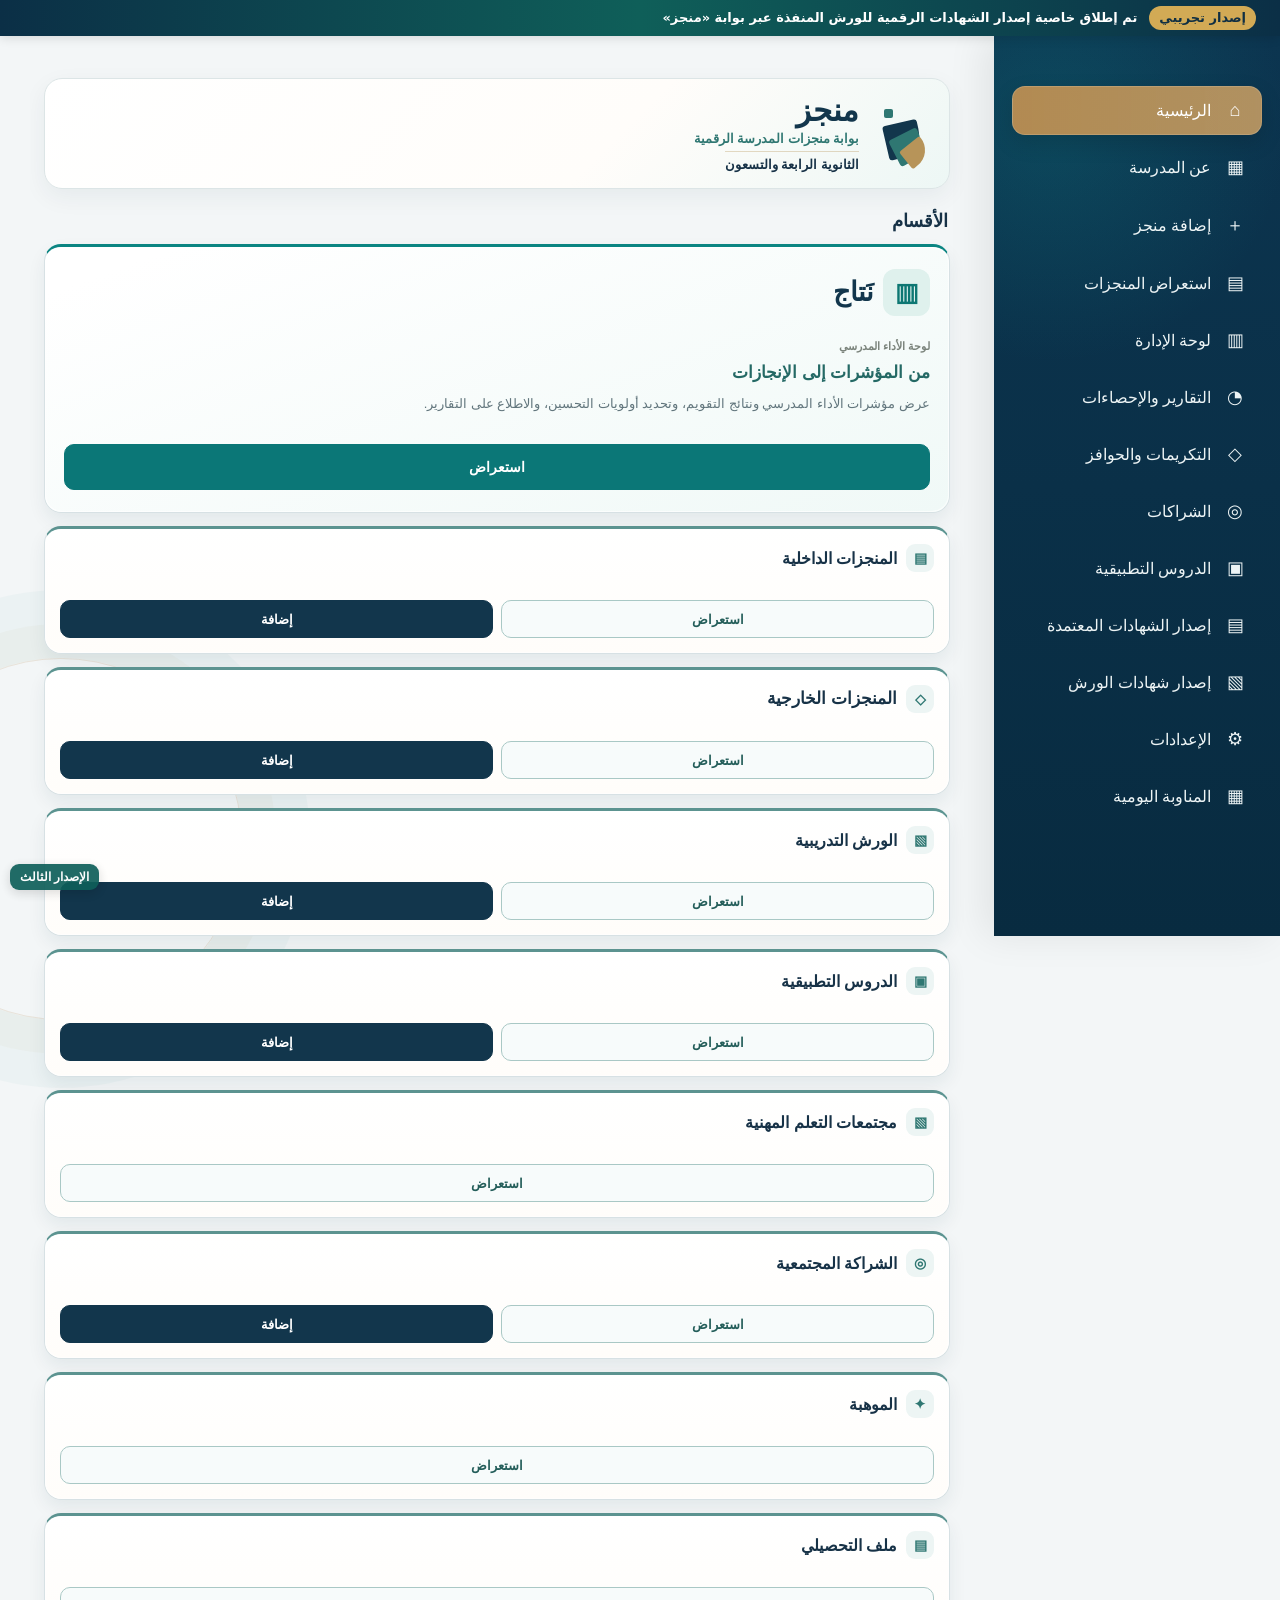
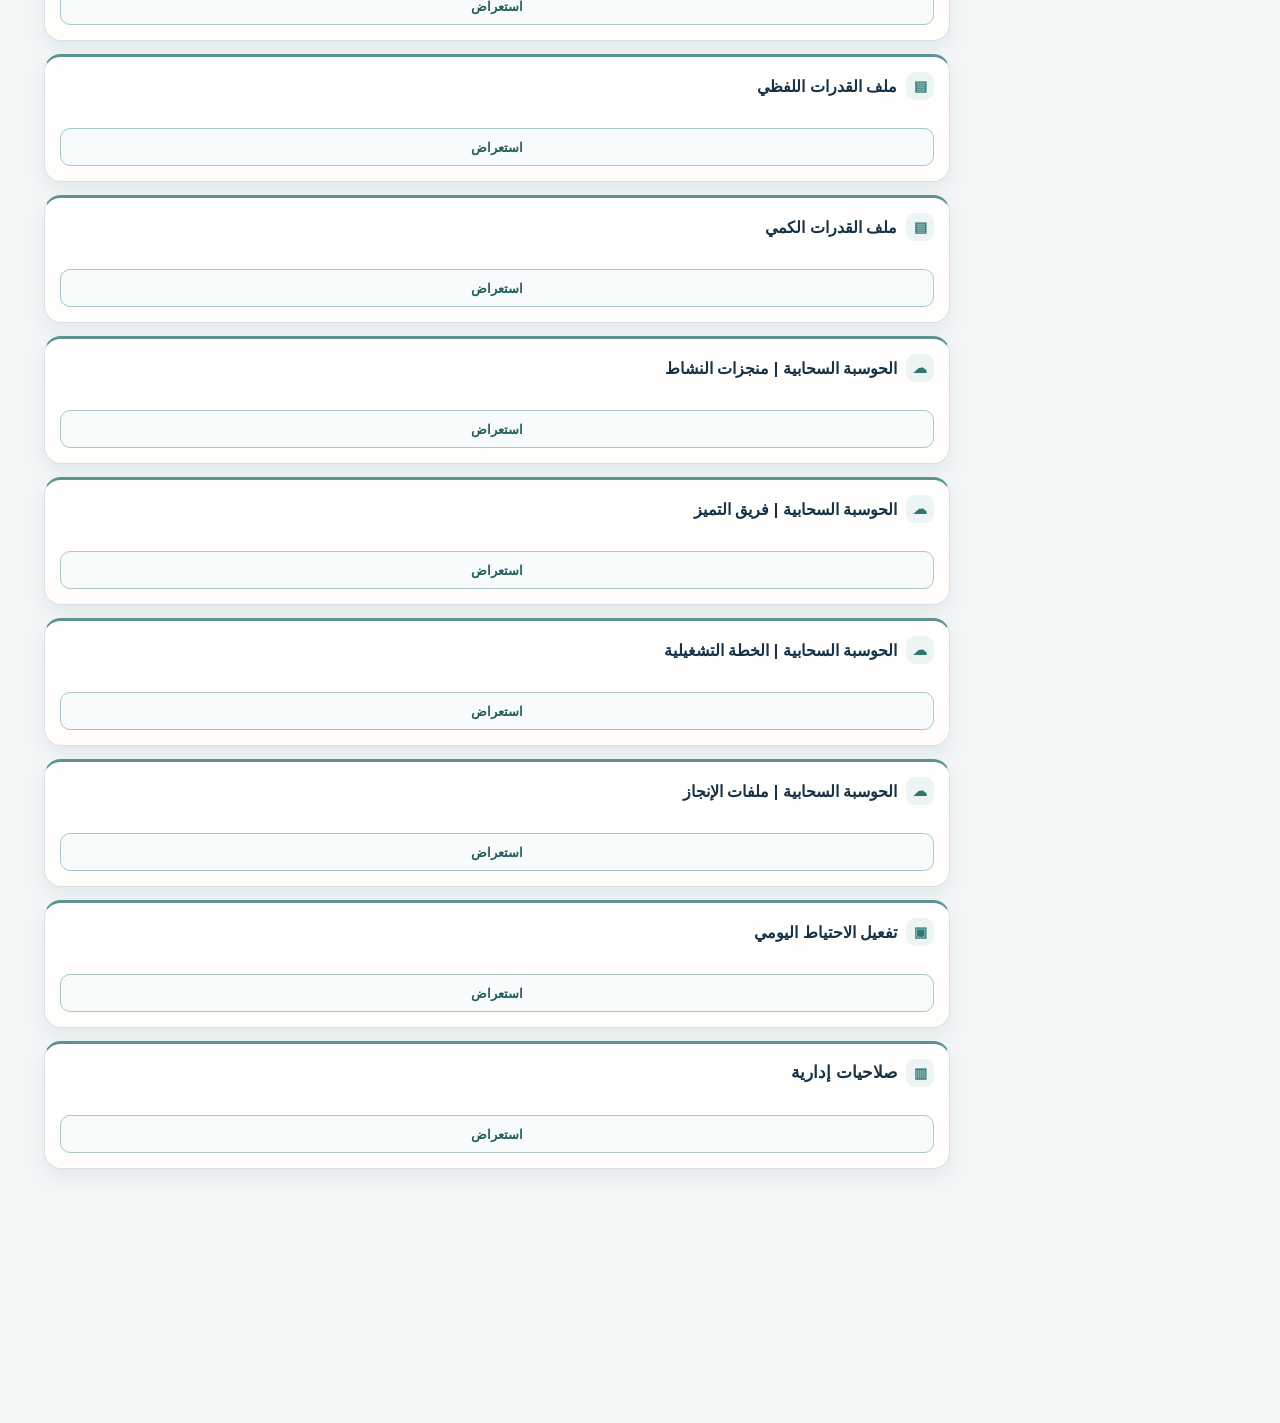
==== index.html @ e0d89490 "Refresh verbal Qudrat card script cache" ====
<!doctype html>
<html lang="ar" dir="rtl">
<head>
  <meta charset="utf-8">
  <meta name="viewport" content="width=device-width,initial-scale=1">
  <meta name="theme-color" content="#0b3047">
  <title>منجز | بوابة منجزات الثانوية 94</title>
  <style id="manjazPrintA4Portrait">@media print{@page{size:A4 portrait;margin:10mm}}</style>
  <link rel="stylesheet" href="styles.css?v=4.1">
  <link rel="stylesheet" href="home-header-v36.css?v=12.5-nataj-type">
  <link rel="stylesheet" href="certificates.css?v=13.7" data-certificates-style="1">
  <meta name="manjaz-release" content="18.1-quick">
  <link rel="stylesheet" href="manjaz-task17.css?v=17.1-corrected">
<link rel="stylesheet" href="manjaz-urgent18.css?v=20261028-award-details">
<link rel="stylesheet" href="manjaz-v34-style.css?v=36.0-review-actions">
<link rel="stylesheet" href="manjaz-public-certificates-v37.css?v=42.0-mobile-cards">

<style id="manjaz-home-hidden-sections">
/* Hide these entry cards on the homepage only; keep their routes and code intact. */
#manjazHome .manjaz-home-card:has(a[href="#daily-reserve"]),
#manjazHome .manjaz-home-card:has(a[href="#daily-duty"]),
#manjazHome .manjaz-home-card:has(a[href="#knowledge"]),
#manjazHome .manjaz-home-card:has(a[href="#admin-programs"]) {
  display: none !important;
}
</style>
</head>
<body>
  <div class="shell">
    <aside class="sidebar">
<nav id="nav">
        <a href="#home" data-route="home" class="active"><span class="icon">⌂</span><span>الرئيسية</span></a>
        <a href="#about" data-route="about"><span class="icon">▦</span><span>عن المدرسة</span></a>
        <a href="#add" data-route="add"><span class="icon">＋</span><span>إضافة منجز</span></a>
        <a href="#achievements" data-route="achievements"><span class="icon">▤</span><span>استعراض المنجزات</span></a>
        <a href="#admin" data-route="admin"><span class="icon">▥</span><span>لوحة الإدارة</span></a>
        <a href="#reports" data-route="reports"><span class="icon">◔</span><span>التقارير والإحصاءات</span></a>
        <a href="#awards" data-route="awards"><span class="icon">◇</span><span>التكريمات والحوافز</span></a>
        <a href="#partners" data-route="partners"><span class="icon">◎</span><span>الشراكات</span></a>
        <a href="#lessons" data-route="lessons"><span class="icon">▣</span><span>الدروس التطبيقية</span></a>
        <a href="#approved-certificates" data-route="approved-certificates"><span class="icon">▤</span><span>إصدار الشهادات المعتمدة</span></a>
        <a href="#settings" data-route="settings"><span class="icon">⚙</span><span>الإعدادات</span></a>
      </nav>
</aside>

    <main class="content">
<section id="view" class="view"></section>


      <nav class="mobile-nav" aria-label="التنقل للجوال">
        <a href="#home" data-mobile-route="home"><span>⌂</span><small>الرئيسية</small></a>
        <a href="#achievements" data-mobile-route="achievements"><span>▤</span><small>المنجزات</small></a>
        <a href="#add" data-mobile-route="add" class="mobile-add"><span>＋</span><small>إضافة</small></a>
        <a href="#admin" data-mobile-route="admin"><span>▥</span><small>الإدارة</small></a>
        <a href="#about" data-mobile-route="about"><span>▦</span><small>المزيد</small></a>
      </nav>
</main>
  </div>

  <template id="homeTpl"></template>

  <template id="aboutTpl">
    <section class="page-intro">
      <div>
        <span class="kicker">عن المدرسة</span>
        <h2>الثانوية الرابعة والتسعون - مسارات</h2>
        <p>بطاقة تعريف رقمية مختصرة ببيانات المدرسة الأساسية</p>
      </div>
    </section>

    <div class="stat-grid stat-grid-4">
      <article class="stat-card gold"><span>إجمالي الطالبات</span><b>630</b></article>
      <article class="stat-card"><span>تاريخ التأسيس</span><b>1428هـ</b></article>
      <article class="stat-card"><span>نوع التعليم</span><b>عام</b></article>
      <article class="stat-card"><span>نوع المبنى</span><b>مستأجر</b></article>
    </div>

    <div class="dashboard-grid">
      <section class="surface panel">
        <div class="panel-head"><h3>توزيع الطالبات</h3><span>حسب الصف</span></div>
        <div class="grade-grid">
          <div><b>212</b><span>أول ثانوي</span></div>
          <div><b>210</b><span>ثاني ثانوي</span></div>
          <div><b>208</b><span>ثالث ثانوي</span></div>
        </div>
      </section>

      <section class="surface panel">
        <div class="panel-head"><h3>الكادر المدرسي والإداري</h3><span>بيانات مختصرة</span></div>
        <div class="staff-grid">
          <div><span>مديرة</span><b>1</b></div>
          <div><span>وكيلات</span><b>3</b></div>
          <div><span>موجهات طلابيات</span><b>2</b></div>
          <div><span>معلمات</span><b>44</b></div>
          <div><span>مساعدات إداريات</span><b>15</b></div>
          <div><span>مسجل معلومات</span><b>1</b></div>
          <div><span>معلمتا حاسب</span><b>2</b></div>
          <div><span>محضر مختبر</span><b>1</b></div>
          <div><span>عاملات خدمات</span><b>3</b></div>
          <div><span>حارس</span><b>1</b></div>
          <div><span>رائد نشاط مفرغ</span><b>0</b></div>
          <div><span>أمين مصادر</span><b>0</b></div>
        </div>
      </section>
    </div>
  </template>

  <template id="addTpl">
    <section class="page-intro">
      <div>
        <span class="kicker">إضافة منجز</span>
        <h2>توثيق منجز جديد</h2>
        <p>أدخلي البيانات الأساسية والشواهد ثم أرسليها للمراجعة</p>
      </div>
    </section>

    <form id="achievementForm" class="surface form-card">
      <div class="form-section-title">بيانات المنجز</div>
      <div class="form-grid">
        <label>اسم المنجز *
          <input name="title" required>
        </label>
        <label>القسم / المجال *
          <select name="category" required>
            <option value="">اختاري القسم</option>
            <option>الإدارة المدرسية</option>
            <option>التعليم والتعلم</option>
            <option>نواتج التعلم</option>
            <option>البيئة المدرسية</option>
            <option>المجتمع المحلي</option>
            <option>قصص ملهمة</option>
            <option>التكريمات والحوافز</option>
            <option>البرامج والمبادرات</option>
            <option>الشراكات</option>
          </select>
        </label>
        <label>تاريخ التنفيذ *
          <input name="date" type="date" required>
        </label>
        <label>الجهة المنفذة *
          <input name="entity" required>
        </label>
        <label>اسم المنفذة / الفريق *
          <input name="team" required>
        </label>
        <label>الفئة المستهدفة *
          <input name="audience" required>
        </label>
        <label>عدد المستفيدات
          <input name="beneficiaries" type="number" min="0">
        </label>
        <label>نوع المنجز *
          <select name="type" required>
            <option value="">اختاري النوع</option>
            <option>مبادرة</option>
            <option>برنامج</option>
            <option>ورشة</option>
            <option>تكريم</option>
            <option>شراكة</option>
            <option>تقرير</option>
            <option>أخرى</option>
          </select>
        </label>
        <label class="wide">الهدف من المنجز *
          <textarea name="goal" required></textarea>
        </label>
        <label class="wide">وصف مختصر *
          <textarea name="description" required></textarea>
        </label>
        <label class="wide">الأثر / النتيجة *
          <textarea name="impact" required></textarea>
        </label>
      </div>

      <div class="form-section-title">الشواهد والمرفقات</div>
      <div class="form-grid">
        <label>رفع الصور
          <input name="images" type="file" accept="image/*" multiple>
        </label>
        <label>رفع PDF أو مستند
          <input name="documents" type="file" accept=".pdf,.doc,.docx,.ppt,.pptx,.xls,.xlsx" multiple>
        </label>
        <label class="wide">رابط خارجي
          <input name="link" type="url" placeholder="https://">
        </label>
        <p class="upload-note wide">تُستخدم أول صورة مرفوعة كصورة غلاف مصغرة تلقائيًا ويمكن إضافة مرفقات لاحقًا من صفحة التفاصيل</p>
      </div>

      <div class="form-actions">
        <button class="btn btn-primary" type="submit">إرسال المنجز</button>
        <button class="btn btn-ghost" type="reset">إلغاء</button>
      </div>
      <div id="formMsg"></div>
    </form>
  </template>

  <template id="achievementsTpl">


    <details class="mj18-utility-card"><summary>البحث والتصفية والإحصاءات</summary>
    <div class="stat-grid stat-grid-3">
      <article class="stat-card gold"><span>إجمالي المنجزات</span><b id="aTotal">0</b></article>
      <article class="stat-card"><span>معتمد</span><b id="aApproved">0</b></article>
      <article class="stat-card"><span>تحت المراجعة</span><b id="aReview">0</b></article>
    </div>

    <div class="surface filters">
      <input id="searchAchievements" type="search" placeholder="ابحثي عن منجز">
      <select id="filterCategory">
        <option value="">جميع الأقسام</option>
        <option>الإدارة المدرسية</option>
        <option>التعليم والتعلم</option>
        <option>نواتج التعلم</option>
        <option>البيئة المدرسية</option>
        <option>المجتمع المحلي</option>
        <option>قصص ملهمة</option>
        <option>التكريمات والحوافز</option>
        <option>البرامج والمبادرات</option>
        <option>الشراكات</option>
      </select>
      <select id="filterStatus">
        <option value="">جميع الحالات</option>
        <option>تحت المراجعة</option>
        <option>معتمد</option>
      </select>
    </div>

    </details>
    <details class="mj18-utility-card"><summary>إضافة منجز</summary><a class="btn btn-primary" href="#add">فتح نموذج إضافة منجز</a></details>
    <div id="achievementList" class="achievement-list"></div>

    <div id="emptyState" class="surface empty-state">
      <div class="empty-mark">◇</div>
      <h3>لا توجد منجزات مضافة حتى الآن</h3>
      <p>ابدئي بإضافة أول منجز، وستظهر جميع المنجزات هنا تلقائيًا</p>
      <a class="btn btn-primary" href="#add">إضافة أول منجز</a>
    </div>
  </template>

  <template id="adminTpl">
    <section class="page-intro">
      <div>
        <span class="kicker">لوحة الإدارة</span>
        <h2>متابعة الاعتماد</h2>
        <p>لوحة مخصصة لمراجعة المنجزات واعتمادها</p>
      </div>
    </section>

    <div class="stat-grid stat-grid-4">
      <article class="stat-card"><span>جديد</span><b id="dNew">0</b></article>
      <article class="stat-card gold"><span>تحت المراجعة</span><b id="dReview">0</b></article>
      <article class="stat-card"><span>معتمد</span><b id="dApproved">0</b></article>
      <article class="stat-card"><span>بحاجة تعديل</span><b>0</b></article>
    </div>

    <section class="surface panel">
      <div class="panel-head"><h3>طلبات المراجعة</h3><span>تظهر تلقائيًا عند رفع المنجزات</span></div>
      <div id="adminList" class="admin-list"></div>
      <div id="adminEmpty" class="empty-inline">لا توجد طلبات مراجعة حاليًا</div>
    </section>
  </template>


  <template id="awardsTpl">


    <div class="mj18-award-admin-controls" hidden>
      <button class="btn btn-primary" id="showAwardForm">إضافة تكريم</button>
    </div>

    <form id="awardForm" class="surface form-card hidden-form">
      <div class="form-section-title">بيانات التكريم</div>
      <div class="form-grid">
        <label>عنوان التكريم *
          <input name="title" required>
        </label>
        <label>نوع التكريم *
          <select name="type" required>
            <option value="">اختاري النوع</option>
            <option>شهادة</option>
            <option>درع</option>
            <option>تكريم رسمي</option>
            <option>حافز</option>
            <option>جائزة</option>
            <option>أخرى</option>
          </select>
        </label>
        <label>الجهة المانحة *
          <input name="grantor" required>
        </label>
        <label>المكرمة / الفئة *
          <input name="recipient" required>
        </label>
        <label>تاريخ التكريم *
          <input name="date" type="date" required>
        </label>
        <label>عدد المستفيدات
          <input name="beneficiaries" type="number" min="0">
        </label>
        <label class="wide">سبب التكريم *
          <textarea name="reason" required></textarea>
        </label>
        <label class="wide">الأثر / القيمة المضافة
          <textarea name="impact"></textarea>
        </label>
        <label>رفع الصور
          <input name="images" type="file" accept="image/*" multiple>
        </label>
        <label>رفع شهادة أو PDF
          <input name="documents" type="file" accept=".pdf,.doc,.docx" multiple>
        </label>
        <p class="upload-note wide">تُستخدم أول صورة مرفوعة كصورة غلاف مصغرة تلقائيًا ويمكن إضافة مرفقات لاحقًا من صفحة التفاصيل</p>
      </div>
      <div class="form-actions">
        <button class="btn btn-primary" type="submit">حفظ التكريم</button>
        <button class="btn btn-ghost" type="button" id="cancelAward">إلغاء</button>
      </div>
      <div id="awardMsg"></div>
    </form>

    <div class="stat-grid stat-grid-3 mj18-legacy-counters" hidden>
      <article class="stat-card gold"><span>إجمالي التكريمات</span><b id="awTotal">0</b></article>
      <article class="stat-card"><span>معتمد</span><b id="awApproved">0</b></article>
      <article class="stat-card"><span>تحت المراجعة</span><b id="awReview">0</b></article>
    </div>

    <div id="awardList" class="achievement-list"></div>
    <div id="awardEmpty" class="surface empty-state">
      <div class="empty-mark">◇</div>
      <h3>لا توجد تكريمات مضافة حتى الآن</h3>
      <p>ابدئي بإضافة أول تكريم، وستظهر البيانات هنا تلقائيًا</p>
    </div>
  </template>

  <template id="partnersTpl">
    <section class="page-intro">
      <div>
        <span class="kicker">الشراكات</span>
        <h2>إدارة الشراكات</h2>
        <p>توثيق الشراكات والاتفاقيات والمبادرات المشتركة واستعراض أثرها</p>
      </div>
    </section>

    <div class="section-actions">
      <button class="btn btn-primary" id="showPartnerForm">إضافة شراكة</button>
    </div>

    <form id="partnerForm" class="surface form-card hidden-form">
      <div class="form-section-title">بيانات الشراكة</div>
      <div class="form-grid">
        <label>عنوان الشراكة *
          <input name="title" required>
        </label>
        <label>الجهة الشريكة *
          <input name="partner" required>
        </label>
        <label>نوع الشراكة *
          <select name="type" required>
            <option value="">اختاري النوع</option>
            <option>تعليمية</option>
            <option>مجتمعية</option>
            <option>تدريبية</option>
            <option>تطوعية</option>
            <option>صحية</option>
            <option>أخرى</option>
          </select>
        </label>
        <label>تاريخ البداية *
          <input name="startDate" type="date" required>
        </label>
        <label>تاريخ النهاية
          <input name="endDate" type="date">
        </label>
        <label>عدد المستفيدات
          <input name="beneficiaries" type="number" min="0">
        </label>
        <label class="wide">الهدف من الشراكة *
          <textarea name="goal" required></textarea>
        </label>
        <label class="wide">وصف التنفيذ *
          <textarea name="description" required></textarea>
        </label>
        <label class="wide">الأثر / النتيجة *
          <textarea name="impact" required></textarea>
        </label>
        <label>رفع الصور
          <input name="images" type="file" accept="image/*" multiple>
        </label>
        <label>رفع الاتفاقية أو PDF
          <input name="documents" type="file" accept=".pdf,.doc,.docx" multiple>
        </label>
        <p class="upload-note wide">تُستخدم أول صورة مرفوعة كصورة غلاف مصغرة تلقائيًا ويمكن إضافة مرفقات لاحقًا من صفحة التفاصيل</p>
      </div>
      <div class="form-actions">
        <button class="btn btn-primary" type="submit">حفظ الشراكة</button>
        <button class="btn btn-ghost" type="button" id="cancelPartner">إلغاء</button>
      </div>
      <div id="partnerMsg"></div>
    </form>

    <div class="stat-grid stat-grid-3">
      <article class="stat-card gold"><span>إجمالي الشراكات</span><b id="ptTotal">0</b></article>
      <article class="stat-card"><span>معتمد</span><b id="ptApproved">0</b></article>
      <article class="stat-card"><span>تحت المراجعة</span><b id="ptReview">0</b></article>
    </div>

    <div id="partnerList" class="achievement-list"></div>
    <div id="partnerEmpty" class="surface empty-state">
      <div class="empty-mark">◎</div>
      <h3>لا توجد شراكات مضافة حتى الآن</h3>
      <p>ابدئي بإضافة أول شراكة، وستظهر البيانات هنا تلقائيًا</p>
    </div>
  </template>

  <template id="reportsTpl">
    <section class="page-intro">
      <div>
        <span class="kicker">التقارير والإحصاءات</span>
        <h2>المؤشرات التراكمية</h2>
        <p>تتحدث تلقائيًا حسب ما يتم إضافته واعتماده داخل الموقع</p>
      </div>
    </section>

    <div class="stat-grid stat-grid-4">
      <article class="stat-card gold"><span>إجمالي السجلات</span><b id="rAll">0</b></article>
      <article class="stat-card"><span>المنجزات</span><b id="rAchievements">0</b></article>
      <article class="stat-card"><span>التكريمات</span><b id="rAwards">0</b></article>
      <article class="stat-card"><span>الشراكات</span><b id="rPartners">0</b></article>
    </div>

    <div class="stat-grid stat-grid-4">
      <article class="stat-card"><span>إجمالي المستفيدات</span><b id="rBeneficiaries">0</b></article>
      <article class="stat-card"><span>معتمد</span><b id="rApproved">0</b></article>
      <article class="stat-card"><span>تحت المراجعة</span><b id="rReview">0</b></article>
      <article class="stat-card"><span>نسبة الاعتماد</span><b id="rRate">0%</b></article>
    </div>

    <div class="dashboard-grid">
      <section class="surface panel">
        <div class="panel-head"><h3>التوزيع حسب النوع</h3><span>تراكمي</span></div>
        <div id="typeBars" class="bar-list"></div>
      </section>

      <section class="surface panel">
        <div class="panel-head"><h3>التوزيع حسب المجال</h3><span>للمنجزات</span></div>
        <div id="categoryBars" class="bar-list"></div>
      </section>
    </div>

    <section class="surface panel" style="margin-top:18px">
      <div class="panel-head"><h3>التوزيع الزمني</h3><span>حسب الشهر</span></div>
      <div id="monthBars" class="bar-list"></div>
    </section>

    <div class="section-actions">
      <button class="btn btn-primary" onclick="window.print()">طباعة التقرير</button>
    </div>
  </template>


  <template id="lessonsTpl">
    <section class="page-intro"><div><span class="kicker">التطوير المهني</span><h2>الدروس التطبيقية</h2><p>توثيق حضور الدروس التطبيقية وإصدار شهادة حضور</p></div></section>
    <div id="lessonList" class="achievement-list"></div>
    <div id="lessonEmpty" class="surface empty-state"><div class="empty-mark">▣</div><h3>لا توجد دروس تطبيقية متاحة حاليًا</h3><p>ستظهر الدروس المتاحة هنا عند إضافتها</p></div>
  </template>

  <template id="placeholderTpl">
    <section class="page-intro">
      <div>
        <span class="kicker">منجز</span>
        <h2 id="placeholderTitle"></h2>
        <p>هذه الصفحة مهيأة ضمن هوية الموقع وسيتم تفعيل وظائفها في المرحلة التالية</p>
      </div>
    </section>
    <div class="surface empty-state large">
      <div class="empty-mark">✦</div>
      <h3>قريبًا</h3>
      <p>سيتم ربط هذه الصفحة بالبيانات والتقارير الفعلية</p>
    </div>
  </template>


  <dialog id="detailDialog" class="detail-dialog">
    <div class="detail-shell">
      <button type="button" class="detail-close" id="detailClose" aria-label="إغلاق">×</button>
      <div id="detailContent"></div>
    </div>
  </dialog>

<script src="applied-lessons-data.js?v=2.1"></script>
<script src="certificates-data.js?v=2.1"></script>
<script src="manjaz-hijri-picker.js?v=16.1"></script>
<script src="app.js?v=20261028-admin-content-only"></script>
<script src="awards-cloud.js?v=20261028-admin-content-only"></script>
<script src="community-sections.js?v=20261028-admin-cards"></script>
<script src="knowledge-attachments.js?v=2.0"></script>
<!-- المصدران النهائيان للورش والدروس يُحمّلان بعد أي Renderer قديم -->
<script src="manjaz-certificate-whatsapp-v50.js?v=50.0"></script>
<script src="certificates.js?v=20261028-admin-content-only"></script>
<script src="applied-lessons.js?v=20261028-admin-only-links-lessons"></script>
<script src="applied-lessons-cloud.js?v=20261028-admin-only-links-lessons"></script>
<script src="manjaz-activation-render-v4.js?v=57.2-pdf-capture"></script>
<script src="home-v3.js?v=20261115-attendance-admin-placement"></script>
 <script src="nataj-report-links.js?v=20261115-hide-header-login"></script>
<script src="manjaz-behavior-catalog-v57.js?v=57.0"></script>
<script src="manjaz-extra-activation-v57.js?v=57.3-awareness-report"></script>
<script src="manjaz-afaq-catalog-v19.js?v=20.0-fix-problems-label"></script>
<script src="manjaz-afaq-render-v19.js?v=19.0-afaq-a4-cards"></script>
<script src="manjaz-awareness.js?v=2-execution-report"></script>
<script src="manjaz-daily-activation.js?v=57.6-inline-delete-confirm" data-manjaz-daily-activation="1.0"></script>
<script src="admin-permissions.js?v=20261115-no-attendance-tool"></script>
<script src="class-attendance.js?v=20261115-admin-schedule14"></script>
<script src="admin-monthly-exports.js?v=20261115-attendance-admin-placement2"></script>
<script src="talent-links.js?v=20261028-admin-only-links-lessons"></script>
 <script src="tahsili-file.js?v=20261028-admin-only-links-lessons"></script>
  <script src="qudrat-file.js?v=20261116-verbal-link"></script>
  <script src="athar/entry.js?v=1.1-cloud-portfolios"></script> 
<script src="home-header-v36.js?v=4.3"></script>
<script src="certificate-audit.js?v=1.6"></script>
<script src="manjaz-task15.js?v=20261115-attendance-admin-card"></script>
<script src="school-closure.js?v=20261101-live-link-cells"></script>
<script src="manjaz-task17.js?v=17.1-corrected"></script>
<script src="manjaz-review-ui-v34.js?v=46.0-admin-freeze"></script>
<script src="manjaz-admin-excel-v43.js?v=44.1-duty-export-job-names"></script>
<script src="manjaz-admin-certificate-queue-v45.js?v=49.0-mobile-approved-rejected"></script>
<script src="manjaz-urgent18.js?v=33.4-atomic-delete"></script>
<script src="manjaz-public-certificates-v37.js?v=50.0-whatsapp-pdf-file"></script>
<script src="manjaz-group-requests-v49.js?v=49.2-standalone-group-card"></script>
<script src="manjaz-group-download-v49.js?v=50.1-whatsapp-pdf-sharing"></script>

<div id="manjazVersionBadge" aria-label="إصدار الموقع" style="position:fixed;left:10px;bottom:10px;z-index:99999;background:#0f5f59;color:#fff;padding:6px 10px;border-radius:9px;font:800 12px/1.2 Tahoma,Arial,sans-serif;box-shadow:0 3px 12px rgba(0,0,0,.16);opacity:.92;pointer-events:none;direction:rtl">الإصدار الثالث</div>

</body>
</html>
---- styles.css ----
:root{
  --navy:#0b3047;
  --navy-2:#103f5c;
  --teal:#0f8b8d;
  --teal-soft:#e7f4f2;
  --gold:#b68c52;
  --gold-soft:#efe3d3;
  --cream:#f6f2ea;
  --paper:#fffdfa;
  --white:#ffffff;
  --ink:#173345;
  --muted:#73818b;
  --line:#dce5e8;
  --bg:#f3f6f7;
  --shadow:0 18px 50px rgba(11,48,71,.08);
}
*{box-sizing:border-box}
html{scroll-behavior:smooth}
body{
  margin:0;
  background:var(--bg);
  color:var(--ink);
  font-family:"Tahoma","Arial",sans-serif;
  min-height:100vh;
}
body:before{
  content:"";
  position:fixed;
  inset:auto auto -120px -120px;
  width:360px;height:360px;
  border-radius:50%;
  border:1px solid rgba(182,140,82,.18);
  box-shadow:0 0 0 34px rgba(182,140,82,.04),0 0 0 68px rgba(15,139,141,.03);
  pointer-events:none;
}
.shell{display:flex;min-height:100vh;direction:rtl}
.sidebar{
  width:286px;
  background:
    radial-gradient(circle at 20% 10%,rgba(15,139,141,.24),transparent 28%),
    linear-gradient(180deg,#0c3550 0%,#082b40 100%);
  color:#fff;
  padding:28px 18px 20px;
  display:flex;
  flex-direction:column;
  position:sticky;
  top:0;
  height:100vh;
  box-shadow:-10px 0 36px rgba(0,0,0,.08);
  z-index:20;
}
.brand-block{display:flex;gap:12px;align-items:center;padding:4px 10px 24px;border-bottom:1px solid rgba(255,255,255,.11)}
.brand-leaf{width:48px;height:48px;border-radius:16px;background:linear-gradient(135deg,#cfb483,var(--gold));display:grid;place-items:center;color:var(--navy);font-size:22px;box-shadow:0 8px 24px rgba(0,0,0,.15)}
.brand-block h1{margin:0;font-size:34px;letter-spacing:.2px}
.brand-block p{margin:5px 0 0;color:#d7e4e8;font-size:13px}
nav{display:flex;flex-direction:column;gap:7px;margin-top:22px}
nav a{
  display:flex;align-items:center;gap:12px;
  color:#edf4f5;text-decoration:none;
  padding:13px 14px;border-radius:13px;
  border:1px solid transparent;
  transition:.18s ease;
}
nav a:hover{background:rgba(255,255,255,.06)}
nav a.active{
  background:linear-gradient(90deg,rgba(182,140,82,.98),rgba(194,155,99,.9));
  color:white;
  border-color:rgba(255,255,255,.14);
  box-shadow:0 8px 22px rgba(0,0,0,.14);
}
nav .icon{width:24px;text-align:center;font-size:18px}
.side-footer{margin-top:auto;padding:18px 10px 2px;border-top:1px solid rgba(255,255,255,.11);display:grid;gap:7px;font-size:12px}
.side-footer span{color:#d7b87c}
.content{flex:1;min-width:0}
.topbar{
  height:88px;
  background:rgba(255,255,255,.92);
  backdrop-filter:blur(10px);
  border-bottom:1px solid var(--line);
  padding:0 30px;
  display:flex;align-items:center;justify-content:space-between;
  position:sticky;top:0;z-index:10;
}
.head-copy{display:flex;flex-direction:column;gap:4px}
.head-copy strong{color:var(--navy);font-size:21px}
.head-overline{font-size:12px;color:var(--teal)}
.head-tools{display:flex;gap:10px;align-items:center}
.head-tools input{width:260px}
.school-chip{padding:11px 15px;border-radius:999px;background:var(--cream);border:1px solid #e8dfd0;color:var(--navy);font-weight:700;font-size:13px}
.view{padding:30px}
.surface{background:rgba(255,255,255,.94);border:1px solid var(--line);border-radius:24px;box-shadow:var(--shadow)}
.hero{
  min-height:400px;
  padding:48px;
  display:grid;
  grid-template-columns:1.12fr .88fr;
  gap:34px;
  align-items:center;
  overflow:hidden;
  position:relative;
  background:
    linear-gradient(135deg,rgba(255,255,255,.98),rgba(249,246,239,.98)),
    var(--white);
}
.hero:after{
  content:"";
  position:absolute;
  left:-70px;bottom:-90px;
  width:250px;height:250px;border-radius:50%;
  border:1px solid rgba(15,139,141,.18);
  box-shadow:0 0 0 34px rgba(15,139,141,.04),0 0 0 68px rgba(182,140,82,.035);
}
.hero-copy{position:relative;z-index:2}
.kicker{display:inline-block;color:var(--gold);font-weight:800;font-size:13px;letter-spacing:.2px}
.hero h2,.page-intro h2{margin:8px 0 14px;color:var(--navy);font-size:42px;line-height:1.25}
.hero p,.page-intro p{color:var(--muted);line-height:1.95;font-size:17px;max-width:760px}
.hero-actions{display:flex;gap:12px;margin-top:26px}
.btn{display:inline-flex;align-items:center;justify-content:center;padding:13px 22px;border-radius:12px;text-decoration:none;border:none;cursor:pointer;font:inherit;font-weight:700}
.btn-primary{background:linear-gradient(135deg,var(--navy),var(--navy-2));color:white;box-shadow:0 10px 24px rgba(11,48,71,.18)}
.btn-ghost{background:white;color:var(--navy);border:1px solid var(--line)}
.hero-tags{display:flex;gap:9px;margin-top:24px}
.hero-tags span{padding:7px 11px;border-radius:999px;background:var(--teal-soft);color:#0d7779;font-size:12px}
.hero-visual{position:relative;min-height:300px;display:flex;flex-direction:column;justify-content:center;gap:14px;z-index:2}
.orb{position:absolute;border-radius:50%;filter:blur(.2px)}
.orb-a{width:210px;height:210px;background:linear-gradient(135deg,rgba(15,139,141,.18),rgba(182,140,82,.12));left:20px;top:0}
.orb-b{width:120px;height:120px;background:rgba(182,140,82,.12);right:10px;bottom:12px}
.hero-card{
  position:relative;
  background:linear-gradient(145deg,rgba(11,48,71,.96),rgba(16,63,92,.96));
  color:white;border-radius:20px;padding:24px;
  border:1px solid rgba(255,255,255,.08);
  box-shadow:0 18px 42px rgba(11,48,71,.22);
}
.main-stat{min-height:168px;display:flex;flex-direction:column;justify-content:center}
.hero-card span{color:#d9e4e8}
.hero-card b{font-size:44px;margin-top:8px}
.hero-card small{color:#cdb38b;margin-top:4px}
.mini-row{display:grid;grid-template-columns:1fr 1fr;gap:14px}
.mini-row .hero-card{padding:18px}
.mini-row .hero-card b{font-size:28px}
.section-block{margin-top:28px}
.section-title{display:flex;align-items:end;justify-content:space-between;margin-bottom:15px}
.section-title h3{margin:4px 0 0;color:var(--navy);font-size:28px}
.category-grid{display:grid;grid-template-columns:repeat(4,1fr);gap:14px}
.category-card{
  background:var(--paper);
  border:1px solid var(--line);
  border-radius:18px;
  padding:22px;
  min-height:146px;
  display:flex;flex-direction:column;justify-content:space-between;
  box-shadow:0 10px 26px rgba(11,48,71,.04);
  position:relative;overflow:hidden;
}
.category-card:after{
  content:"";
  position:absolute;left:-26px;bottom:-26px;
  width:84px;height:84px;border-radius:50%;
  background:rgba(15,139,141,.06);
}
.category-card strong{color:var(--navy);font-size:18px;position:relative;z-index:2}
.category-card small{color:var(--muted);line-height:1.6;position:relative;z-index:2}
.cat-no{color:var(--gold);font-weight:800;font-size:12px}
.page-intro{display:flex;justify-content:space-between;align-items:end;margin:0 0 22px}
.page-intro h2{font-size:34px;margin-bottom:8px}
.stat-grid{display:grid;gap:14px;margin-bottom:18px}
.stat-grid-4{grid-template-columns:repeat(4,1fr)}
.stat-grid-3{grid-template-columns:repeat(3,1fr)}
.stat-card{background:white;border:1px solid var(--line);border-radius:18px;padding:22px;box-shadow:0 10px 26px rgba(11,48,71,.04);display:flex;flex-direction:column;gap:8px}
.stat-card span{color:var(--muted)}
.stat-card b{font-size:30px;color:var(--navy)}
.stat-card.gold{background:linear-gradient(135deg,#c39b64,#af844a);border-color:transparent}
.stat-card.gold span,.stat-card.gold b{color:white}
.dashboard-grid{display:grid;grid-template-columns:.9fr 1.4fr;gap:18px}
.panel{padding:22px}
.panel-head{display:flex;align-items:center;justify-content:space-between;margin-bottom:18px}
.panel-head h3{margin:0;color:var(--navy)}
.panel-head span{font-size:12px;color:var(--muted)}
.grade-grid{display:grid;grid-template-columns:repeat(3,1fr);gap:12px}
.grade-grid div{padding:22px;border-radius:15px;background:linear-gradient(180deg,#f8fafb,#f1f6f6);text-align:center;border:1px solid #e3eaed}
.grade-grid b{display:block;font-size:32px;color:var(--navy)}
.grade-grid span{color:var(--muted);font-size:13px}
.staff-grid{display:grid;grid-template-columns:repeat(3,1fr);gap:10px}
.staff-grid div{padding:12px 13px;border-radius:12px;background:#f7f9fa;border:1px solid #e6ecef;display:flex;justify-content:space-between;align-items:center}
.staff-grid span{color:var(--muted);font-size:13px}
.staff-grid b{color:var(--navy)}
.form-card{padding:26px}
.form-section-title{font-size:18px;color:var(--navy);font-weight:800;padding-bottom:12px;margin-bottom:16px;border-bottom:1px solid var(--line)}
.form-section-title:not(:first-child){margin-top:24px}
.form-grid{display:grid;grid-template-columns:repeat(2,1fr);gap:16px}
label{display:flex;flex-direction:column;gap:8px;font-weight:700;color:var(--ink);font-size:14px}
input,select,textarea{
  width:100%;
  border:1px solid #d9e2e6;
  background:#fbfcfc;
  color:var(--ink);
  border-radius:12px;
  padding:13px 14px;
  font:inherit;
  outline:none;
}
input:focus,select:focus,textarea:focus{border-color:var(--teal);box-shadow:0 0 0 3px rgba(15,139,141,.08);background:white}
textarea{min-height:105px;resize:vertical}
.wide{grid-column:1/-1}
.form-actions{display:flex;gap:12px;margin-top:24px}
#formMsg{margin-top:14px;font-weight:700}
.success{color:#0b7b79}
.filters{padding:16px;display:grid;grid-template-columns:2fr 1fr 1fr;gap:12px;margin-bottom:18px}
.achievement-list{display:grid;grid-template-columns:repeat(3,1fr);gap:14px}
.achievement-card{background:white;border:1px solid var(--line);border-radius:18px;padding:20px;box-shadow:0 10px 26px rgba(11,48,71,.04)}
.achievement-card h3{margin:10px 0;color:var(--navy)}
.badge{display:inline-block;padding:6px 9px;border-radius:999px;background:var(--teal-soft);color:#0d7779;font-size:11px;font-weight:700}
.meta{display:grid;gap:6px;color:var(--muted);font-size:13px;margin:12px 0}
.empty-state{padding:58px 24px;text-align:center}
.empty-state.large{min-height:420px;display:grid;place-items:center;align-content:center}
.empty-mark{width:64px;height:64px;border-radius:20px;background:var(--cream);color:var(--gold);display:grid;place-items:center;margin:0 auto 14px;font-size:30px}
.empty-state h3{color:var(--navy);font-size:24px;margin:0 0 8px}
.empty-state p{color:var(--muted);margin-bottom:20px}
.admin-list{display:grid;gap:12px}
.admin-item{padding:16px;border:1px solid var(--line);border-radius:14px;background:#fbfcfc;display:grid;grid-template-columns:1fr auto;gap:12px;align-items:center}
.admin-item h4{margin:0 0 5px;color:var(--navy)}
.admin-item p{margin:0;color:var(--muted);font-size:13px}
.admin-actions{display:flex;gap:8px}
.small-btn{border:none;border-radius:10px;padding:9px 12px;cursor:pointer;font:inherit;font-size:12px;font-weight:700}
.approve{background:var(--teal-soft);color:#0d7779}
.empty-inline{padding:30px;text-align:center;color:var(--muted)}
.footer{padding:18px 30px 24px;display:flex;gap:20px;justify-content:center;color:var(--muted);font-size:12px}
@media(max-width:1100px){
  .sidebar{width:235px}
  .category-grid{grid-template-columns:repeat(2,1fr)}
  .dashboard-grid,.hero{grid-template-columns:1fr}
  .achievement-list{grid-template-columns:repeat(2,1fr)}
}


/* =========================================================
   MOBILE-FIRST REFINEMENT — PORTRAIT + LANDSCAPE
   ========================================================= */
.mobile-nav{display:none}

/* Portrait phone */
@media (max-width: 760px) and (orientation: portrait){
  body{padding-bottom:78px}
  .shell{display:block}
  .sidebar{
    position:relative;
    width:100%;
    height:auto;
    min-height:0;
    padding:14px 16px;
    border-radius:0 0 22px 22px;
    box-shadow:0 10px 26px rgba(11,48,71,.12);
  }
  .brand-block{
    padding:2px 4px 10px;
    border-bottom:none;
    justify-content:center;
  }
  .brand-leaf{width:42px;height:42px;border-radius:14px}
  .brand-block h1{font-size:28px}
  .brand-block p{font-size:11px}
  .sidebar nav,.side-footer{display:none}

  .content{width:100%}
  .topbar{
    position:relative;
    height:auto;
    min-height:72px;
    padding:12px 16px;
    gap:10px;
    border-bottom:none;
    background:transparent;
    flex-direction:column;
    align-items:stretch;
  }
  .head-copy{align-items:center;text-align:center}
  .head-copy strong{font-size:18px}
  .head-overline{font-size:11px}
  .head-tools{display:grid;grid-template-columns:1fr auto;gap:8px}
  .head-tools input{width:100%;min-width:0}
  .school-chip{white-space:nowrap;padding:11px 12px}

  .view{padding:12px 14px 18px}
  .hero{
    min-height:auto;
    padding:22px 18px;
    grid-template-columns:1fr;
    gap:20px;
    border-radius:20px;
  }
  .hero h2,.page-intro h2{font-size:30px}
  .hero p,.page-intro p{font-size:14px;line-height:1.85}
  .hero-actions{display:grid;grid-template-columns:1fr 1fr;gap:8px}
  .btn{min-height:46px;padding:12px 14px}
  .hero-tags{justify-content:center}
  .hero-visual{min-height:220px}
  .main-stat{min-height:132px}
  .hero-card b{font-size:38px}
  .mini-row{grid-template-columns:1fr 1fr;gap:10px}

  .section-block{margin-top:18px}
  .section-title h3{font-size:24px}
  .category-grid{grid-template-columns:1fr 1fr;gap:10px}
  .category-card{min-height:126px;padding:16px}
  .category-card strong{font-size:15px}
  .category-card small{font-size:11px}

  .page-intro{display:block;margin-bottom:14px}
  .stat-grid-4,.stat-grid-3{grid-template-columns:1fr 1fr}
  .stat-card{padding:16px}
  .stat-card b{font-size:26px}

  .dashboard-grid{grid-template-columns:1fr;gap:12px}
  .grade-grid{grid-template-columns:repeat(3,1fr);gap:8px}
  .grade-grid div{padding:14px 8px}
  .grade-grid b{font-size:26px}
  .staff-grid{grid-template-columns:1fr 1fr;gap:8px}

  .form-card{padding:16px}
  .form-grid{grid-template-columns:1fr;gap:12px}
  .wide{grid-column:auto}
  input,select,textarea{font-size:16px;min-height:46px}
  textarea{min-height:96px}
  .form-actions{display:grid;grid-template-columns:1fr 1fr}

  .filters{grid-template-columns:1fr;padding:12px}
  .achievement-list{grid-template-columns:1fr}
  .achievement-card{padding:16px}
  .empty-state{padding:38px 18px}

  .footer{display:none}

  .mobile-nav{
    position:fixed;
    left:10px;right:10px;bottom:8px;
    height:66px;
    display:grid;
    grid-template-columns:repeat(5,1fr);
    background:rgba(8,43,64,.97);
    border:1px solid rgba(255,255,255,.12);
    border-radius:20px;
    z-index:50;
    box-shadow:0 14px 36px rgba(0,0,0,.28);
    overflow:visible;
  }
  .mobile-nav a{
    color:#dfe9ec;
    text-decoration:none;
    display:flex;
    flex-direction:column;
    align-items:center;
    justify-content:center;
    gap:3px;
    font-size:20px;
    min-width:0;
  }
  .mobile-nav small{font-size:10px;white-space:nowrap}
  .mobile-nav .mobile-add{
    width:58px;height:58px;
    align-self:center;justify-self:center;
    margin-top:-22px;
    border-radius:18px;
    background:linear-gradient(135deg,#c59b61,#ad8248);
    color:white;
    box-shadow:0 8px 22px rgba(11,48,71,.32);
  }
}

/* Landscape phone */
@media (max-height: 520px) and (orientation: landscape){
  body{padding-bottom:0}
  .shell{display:flex;min-height:100vh}
  .sidebar{
    display:flex;
    width:196px;
    height:100vh;
    position:sticky;
    top:0;
    padding:14px 10px 12px;
    border-radius:0;
  }
  .brand-block{padding:0 5px 10px;gap:8px}
  .brand-leaf{width:34px;height:34px;border-radius:11px;font-size:16px}
  .brand-block h1{font-size:23px}
  .brand-block p{font-size:9px}
  .sidebar nav{
    display:flex;
    margin-top:10px;
    gap:4px;
    overflow-y:auto;
  }
  .sidebar nav a{padding:8px 9px;border-radius:9px;font-size:11px;gap:7px}
  .sidebar nav .icon{width:18px;font-size:14px}
  .side-footer{display:none}

  .content{flex:1;min-width:0}
  .topbar{
    position:sticky;
    top:0;
    height:58px;
    padding:0 16px;
    flex-direction:row;
    background:rgba(255,255,255,.95);
  }
  .head-copy{align-items:flex-start;text-align:right}
  .head-copy strong{font-size:15px}
  .head-overline{font-size:9px}
  .head-tools{display:flex}
  .head-tools input{width:180px;min-height:36px;padding:8px 10px;font-size:12px}
  .school-chip{padding:8px 10px;font-size:10px}

  .view{padding:14px}
  .hero{
    min-height:280px;
    padding:24px 26px;
    grid-template-columns:1.15fr .85fr;
    gap:20px;
    border-radius:18px;
  }
  .hero h2{font-size:32px}
  .hero p{font-size:13px;line-height:1.7}
  .hero-actions{margin-top:14px}
  .btn{padding:9px 14px;min-height:38px;font-size:12px}
  .hero-tags{margin-top:12px}
  .hero-visual{min-height:210px}
  .main-stat{min-height:112px;padding:18px}
  .hero-card b{font-size:32px}
  .mini-row .hero-card{padding:12px}
  .mini-row .hero-card b{font-size:23px}

  .section-block{margin-top:14px}
  .section-title h3{font-size:21px}
  .category-grid{grid-template-columns:repeat(4,1fr);gap:8px}
  .category-card{min-height:106px;padding:13px}
  .category-card strong{font-size:13px}
  .category-card small{font-size:9px}

  .page-intro{margin-bottom:10px}
  .page-intro h2{font-size:26px}
  .page-intro p{font-size:11px}
  .stat-grid{gap:8px;margin-bottom:10px}
  .stat-card{padding:13px;border-radius:13px}
  .stat-card b{font-size:22px}
  .dashboard-grid{grid-template-columns:.9fr 1.4fr;gap:10px}
  .panel{padding:14px}
  .panel-head{margin-bottom:10px}
  .grade-grid div{padding:12px 8px}
  .grade-grid b{font-size:22px}
  .staff-grid{grid-template-columns:repeat(3,1fr);gap:6px}
  .staff-grid div{padding:8px 9px}

  .form-card{padding:15px}
  .form-section-title{font-size:14px;padding-bottom:8px;margin-bottom:10px}
  .form-grid{grid-template-columns:repeat(2,1fr);gap:9px}
  input,select,textarea{padding:9px 10px;font-size:12px;border-radius:9px}
  textarea{min-height:68px}
  .form-actions{margin-top:12px}

  .filters{grid-template-columns:2fr 1fr 1fr;padding:10px;margin-bottom:10px}
  .achievement-list{grid-template-columns:repeat(3,1fr);gap:8px}
  .achievement-card{padding:13px}
  .empty-state{padding:28px 16px}
  .footer{padding:10px;font-size:9px}

  .mobile-nav{display:none}
}

.section-actions{display:flex;justify-content:flex-start;gap:10px;margin:0 0 16px}
.hidden-form{display:none;margin-bottom:18px}
.bar-list{display:grid;gap:12px}
.bar-row{display:grid;grid-template-columns:130px 1fr 48px;gap:10px;align-items:center}
.bar-label{font-size:13px;color:var(--ink)}
.bar-track{height:12px;border-radius:999px;background:#edf2f3;overflow:hidden;border:1px solid #e1e8ea}
.bar-fill{height:100%;border-radius:999px;background:linear-gradient(90deg,var(--teal),var(--gold))}
.bar-value{text-align:left;font-size:12px;color:var(--muted)}
@media(max-width:760px) and (orientation:portrait){
  .bar-row{grid-template-columns:95px 1fr 36px}
  .section-actions{justify-content:stretch}
  .section-actions .btn{width:100%}
}
@media(max-height:520px) and (orientation:landscape){
  .bar-row{grid-template-columns:95px 1fr 32px;gap:6px}
  .bar-track{height:9px}
}


/* V5: thumbnails, details, and persistent local attachments */
.upload-note{
  margin:0;
  font-size:12px;
  color:var(--muted);
  line-height:1.8;
}
.achievement-card{
  overflow:hidden;
  cursor:pointer;
  transition:transform .18s ease, box-shadow .18s ease;
}
.achievement-card:hover{transform:translateY(-2px)}
.card-cover{
  width:100%;
  aspect-ratio:16/8;
  border-radius:18px;
  overflow:hidden;
  background:linear-gradient(145deg,#edf4f4,#f8f6ef);
  border:1px solid #e1e8e8;
  display:grid;
  place-items:center;
  margin-bottom:14px;
}
.card-cover img{
  width:100%;
  height:100%;
  object-fit:cover;
  display:block;
}
.card-cover-placeholder{
  color:#8ca0a7;
  font-size:13px;
  text-align:center;
  padding:20px;
}
.card-open{
  margin-top:12px;
  display:inline-flex;
  align-items:center;
  gap:6px;
  font-size:12px;
  color:var(--teal);
  font-weight:700;
}
.detail-dialog{
  width:min(940px,94vw);
  max-height:90vh;
  border:0;
  padding:0;
  border-radius:26px;
  background:#fff;
  box-shadow:0 25px 80px rgba(9,41,57,.28);
}
.detail-dialog::backdrop{
  background:rgba(7,31,44,.58);
  backdrop-filter:blur(3px);
}
.detail-shell{
  position:relative;
  padding:30px;
  max-height:90vh;
  overflow:auto;
}
.detail-close{
  position:sticky;
  top:0;
  float:left;
  z-index:3;
  width:42px;
  height:42px;
  border:0;
  border-radius:50%;
  font-size:26px;
  background:#eef4f4;
  color:var(--navy);
}
.detail-hero{
  display:grid;
  grid-template-columns:1.25fr .9fr;
  gap:22px;
  align-items:start;
  margin-top:8px;
}
.detail-cover{
  min-height:300px;
  border-radius:22px;
  overflow:hidden;
  background:linear-gradient(145deg,#edf4f4,#fbf7ef);
  border:1px solid #dce7e7;
  display:grid;
  place-items:center;
}
.detail-cover img{width:100%;height:100%;object-fit:cover}
.detail-title h2{margin:10px 0 12px;color:var(--navy)}
.detail-meta{
  display:flex;
  flex-wrap:wrap;
  gap:8px;
}
.detail-meta span{
  background:#f3f7f7;
  border:1px solid #e1e9e9;
  padding:7px 10px;
  border-radius:999px;
  font-size:12px;
  color:var(--muted);
}
.detail-section{
  margin-top:22px;
  padding-top:18px;
  border-top:1px solid #e4ebeb;
}
.detail-section h3{margin:0 0 10px;color:var(--navy)}
.detail-section p{line-height:1.95;color:var(--ink)}
.media-gallery{
  display:grid;
  grid-template-columns:repeat(3,1fr);
  gap:10px;
}
.media-gallery img{
  width:100%;
  aspect-ratio:1.25/1;
  object-fit:cover;
  border-radius:14px;
  border:1px solid #e0e7e7;
}
.file-list{display:grid;gap:9px}
.file-link{
  display:flex;
  align-items:center;
  justify-content:space-between;
  gap:10px;
  padding:12px 14px;
  background:#f7f9f9;
  border:1px solid #e1e8e8;
  border-radius:14px;
  text-decoration:none;
  color:var(--navy);
}
.add-attachments{
  margin-top:16px;
  background:#f8faf9;
  border:1px dashed #cbdada;
  border-radius:16px;
  padding:14px;
}
.add-attachments .attachment-grid{
  display:grid;
  grid-template-columns:1fr 1fr auto;
  gap:10px;
  align-items:end;
}
.attachment-status{
  margin-top:8px;
  font-size:12px;
  color:var(--teal);
}
.admin-thumb{
  width:64px;height:52px;border-radius:10px;overflow:hidden;
  background:#eef3f3;border:1px solid #dde6e6;flex:none;
}
.admin-thumb img{width:100%;height:100%;object-fit:cover}
.admin-item{align-items:center}
.admin-item > div:first-child{flex:1}

@media(max-width:760px){
  .detail-shell{padding:20px 16px}
  .detail-hero{grid-template-columns:1fr}
  .detail-cover{min-height:220px}
  .media-gallery{grid-template-columns:repeat(2,1fr)}
  .add-attachments .attachment-grid{grid-template-columns:1fr}
  .achievement-card{padding:18px}
}


/* V2 — الدروس التطبيقية */
.applied-lesson-card{cursor:default}
.applied-lesson-card .applied-certificate-btn{width:100%;margin-top:14px}


/* =========================================================
   MANJAZ 2 — Mobile responsive refinement
   Desktop rules above remain unchanged.
   ========================================================= */
@media (max-width: 768px) {
  html, body {
    width: 100%;
    max-width: 100%;
    overflow-x: hidden !important;
  }

  body {
    min-width: 0 !important;
  }

  .shell {
    display: block !important;
    width: 100% !important;
    max-width: 100% !important;
    min-width: 0 !important;
  }

  .sidebar {
    display: none !important;
  }

  .content {
    width: 100% !important;
    max-width: 100% !important;
    min-width: 0 !important;
    margin: 0 !important;
    padding: 0 12px 86px !important;
  }

  .topbar {
    width: 100% !important;
    min-width: 0 !important;
    padding: 12px 2px !important;
    gap: 10px !important;
    flex-wrap: wrap !important;
  }

  .head-copy, .head-tools {
    min-width: 0 !important;
    max-width: 100% !important;
  }

  .head-tools {
    width: 100% !important;
    display: grid !important;
    grid-template-columns: minmax(0,1fr) auto !important;
    gap: 8px !important;
  }

  #globalSearch {
    width: 100% !important;
    min-width: 0 !important;
  }

  .view, .section-block, .surface, .panel, .page-intro,
  .hero, .hero-copy, .hero-visual, .form-card, .filters {
    width: 100% !important;
    max-width: 100% !important;
    min-width: 0 !important;
    box-sizing: border-box !important;
  }

  .hero {
    display: grid !important;
    grid-template-columns: 1fr !important;
    gap: 16px !important;
    padding: 20px 16px !important;
  }

  .hero-copy h2, .page-intro h2 {
    font-size: clamp(24px, 7vw, 32px) !important;
    line-height: 1.35 !important;
  }

  .hero-copy p, .page-intro p {
    font-size: 14px !important;
    line-height: 1.9 !important;
  }

  .hero-actions, .section-actions, .form-actions, .cert-actions,
  .lesson-actions, .card-actions {
    display: grid !important;
    grid-template-columns: 1fr !important;
    width: 100% !important;
    gap: 9px !important;
  }

  .hero-actions .btn, .section-actions .btn, .form-actions .btn,
  .cert-actions button, .lesson-actions button, .card-actions button,
  .card-actions a {
    width: 100% !important;
    min-height: 44px !important;
    box-sizing: border-box !important;
  }

  .category-grid, .achievement-list, .cert-grid, .lesson-grid,
  .applied-lessons-grid, .knowledge-grid, .program-grid,
  .stat-grid, .stat-grid-3, .stat-grid-4, .dashboard-grid,
  .grade-grid, .staff-grid {
    display: grid !important;
    grid-template-columns: 1fr !important;
    gap: 12px !important;
    width: 100% !important;
  }

  .category-card, .achievement-card, .cert-workshop-card,
  .lesson-card, .applied-lesson-card, .stat-card {
    width: 100% !important;
    max-width: 100% !important;
    min-width: 0 !important;
    box-sizing: border-box !important;
  }

  .form-grid {
    display: grid !important;
    grid-template-columns: 1fr !important;
    gap: 14px !important;
  }

  .form-grid > *, .form-grid .wide {
    grid-column: 1 / -1 !important;
    width: 100% !important;
    min-width: 0 !important;
  }

  input, select, textarea, button {
    max-width: 100% !important;
    box-sizing: border-box !important;
  }

  .filters {
    display: grid !important;
    grid-template-columns: 1fr !important;
    gap: 10px !important;
  }

  .mobile-nav {
    display: grid !important;
    grid-template-columns: repeat(5, minmax(0,1fr)) !important;
    position: fixed !important;
    right: 0 !important;
    left: 0 !important;
    bottom: 0 !important;
    width: 100% !important;
    z-index: 9999 !important;
  }

  .mobile-nav a {
    min-width: 0 !important;
    padding: 8px 2px !important;
  }

  .mobile-nav small {
    font-size: 10px !important;
    white-space: nowrap !important;
  }

  .footer {
    margin-bottom: 8px !important;
    flex-wrap: wrap !important;
    gap: 6px !important;
  }

  /* Certificate preview: preserve landscape A4 ratio but fit the phone */
  .cert-preview-wrap, .certificate-stage {
    width: 100% !important;
    max-width: 100% !important;
    overflow: hidden !important;
  }

  .certificate-stage {
    display: flex !important;
    justify-content: center !important;
    align-items: flex-start !important;
  }

  .certificate-paper {
    transform-origin: top center !important;
    max-width: none !important;
  }

  .cert-selected-workshop, .cert-meta, .cert-meta-stack {
    min-width: 0 !important;
    overflow-wrap: anywhere !important;
  }

  dialog, .detail-dialog {
    max-width: calc(100vw - 20px) !important;
    width: calc(100vw - 20px) !important;
  }

  .detail-shell {
    max-height: 88vh !important;
    overflow-y: auto !important;
  }

  img, video, canvas, iframe {
    max-width: 100%;
  }
}

@media (max-width: 430px) {
  .content { padding-inline: 10px !important; }
  .school-chip { font-size: 11px !important; padding-inline: 8px !important; }
  .section-title h3 { font-size: 20px !important; }
  .category-card, .achievement-card, .cert-workshop-card,
  .lesson-card, .applied-lesson-card, .surface.panel, .form-card {
    padding: 14px !important;
  }
}


/* =========================================================
   MANJAZ 2 — Professional home service cards
   ========================================================= */
.home-sections-title,
.home-services-heading,
.home-services-kicker,
.home-services-intro,
.home-service-group > .section-title,
.home-sections > .section-title {
  display: none !important;
}

/* Home service cards: stronger hierarchy, restrained surface */
.home-service-card,
.home-section-card,
.service-card,
[data-home-service-card] {
  display: flex !important;
  flex-direction: column !important;
  min-height: 230px;
  padding: 24px !important;
  border-radius: 20px !important;
  overflow: hidden;
  box-sizing: border-box;
}

.home-service-card h3,
.home-service-card strong:first-of-type,
.home-section-card h3,
.home-section-card strong:first-of-type,
.service-card h3,
.service-card strong:first-of-type,
[data-home-service-card] h3 {
  font-size: clamp(22px, 2vw, 28px) !important;
  line-height: 1.45 !important;
  font-weight: 800 !important;
  margin: 0 0 10px !important;
}

.home-service-card p,
.home-service-card small,
.home-section-card p,
.home-section-card small,
.service-card p,
.service-card small,
[data-home-service-card] p,
[data-home-service-card] small {
  line-height: 1.85 !important;
}

/* Action zone */
.home-card-actions,
.home-service-actions,
.service-card-actions {
  margin-top: auto !important;
  padding-top: 20px !important;
  display: grid !important;
  grid-template-columns: 1fr !important;
  gap: 9px !important;
}

.home-card-actions a,
.home-card-actions button,
.home-service-actions a,
.home-service-actions button,
.service-card-actions a,
.service-card-actions button {
  width: 100% !important;
  min-height: 46px !important;
  display: flex !important;
  align-items: center !important;
  justify-content: space-between !important;
  padding: 11px 15px !important;
  border: 0 !important;
  border-radius: 12px !important;
  text-decoration: none !important;
  font: inherit !important;
  font-weight: 700 !important;
  cursor: pointer;
  box-sizing: border-box !important;
  transition: transform .16s ease, filter .16s ease, box-shadow .16s ease;
}

.home-card-actions a:hover,
.home-card-actions button:hover,
.home-service-actions a:hover,
.home-service-actions button:hover,
.service-card-actions a:hover,
.service-card-actions button:hover {
  transform: translateY(-1px);
  filter: brightness(.98);
}

.home-action-view {
  background: rgba(11,48,71,.075) !important;
  color: #0b3047 !important;
}

.home-action-add {
  background: #0b3047 !important;
  color: #fff !important;
}

.home-action-view::after {
  content: "←";
  font-weight: 800;
}

.home-action-add::after {
  content: "+";
  font-size: 20px;
  line-height: 1;
}

@media (max-width: 768px) {
---- home-header-v36.css ----
/* MANJAZ HOME 5.0 — clean card dashboard */
:root{--n:#12364c;--t:#2f7772;--g:#b79459;--i:#173247;--m:#7c8991;--l:#dce5e6;--p:#fffdfa;--bg:#f3f6f7}
.manjaz-legacy-hidden,.cert-home-section,.h4old,#home4{display:none!important}
#manjazHome{direction:rtl;text-align:right;max-width:980px;margin:auto;padding:8px 14px calc(124px + env(safe-area-inset-bottom));box-sizing:border-box;overflow-x:hidden}
.manjaz-brand-header{display:flex;align-items:center;gap:14px;padding:16px 18px;margin:4px 0 20px;border:1px solid var(--l);border-radius:18px;background:linear-gradient(135deg,#fff,#fffdfa 62%,#edf7f5);box-shadow:0 8px 24px rgba(18,54,76,.06)}
.manjaz-mark{position:relative;width:58px;height:54px;flex:0 0 58px}.manjaz-mark i{position:absolute;bottom:8px;right:7px;width:35px;height:35px;border-radius:3px 3px 25px 3px;transform-origin:bottom right}.manjaz-mark i:nth-child(1){background:var(--n);transform:rotate(-13deg)}.manjaz-mark i:nth-child(2){background:var(--t);transform:rotate(-27deg);width:31px;height:29px;right:2px}.manjaz-mark i:nth-child(3){background:var(--g);transform:rotate(-39deg);width:26px;height:22px;right:-2px}.manjaz-mark b{position:absolute;right:38px;top:2px;width:9px;height:9px;border-radius:2px;background:var(--t)}
.manjaz-brand-copy{min-width:0;display:flex;flex-direction:column;align-items:flex-start}.manjaz-brand-copy strong{font-size:31px;line-height:1;color:var(--n);font-weight:900}.manjaz-brand-copy small{font-size:12.5px;color:var(--t);font-weight:700;margin-top:5px}.manjaz-brand-copy span{font-size:13px;color:var(--i);font-weight:800;margin-top:5px;padding-top:5px;border-top:1px solid rgba(183,148,89,.35);white-space:nowrap}
.manjaz-home-heading{display:flex;align-items:center;justify-content:space-between;margin:0 2px 10px}.manjaz-home-heading h2{margin:0;color:var(--i);font-size:18px;line-height:1.4;font-weight:900}
.manjaz-home-grid{display:grid;grid-template-columns:minmax(0,1fr);gap:13px}
.manjaz-home-card{position:relative;min-width:0;min-height:128px;display:flex;flex-direction:column;justify-content:space-between;background:linear-gradient(180deg,#fff 0%,#fffdfa 100%);border:1px solid #d7e1e4;border-top:3px solid rgba(47,119,114,.78);border-radius:17px;padding:15px;box-shadow:0 8px 18px rgba(18,54,76,.07),0 1px 0 rgba(255,255,255,.95) inset;overflow:hidden}
.manjaz-home-card::after{content:"";position:absolute;inset:0;border-radius:inherit;box-shadow:0 0 0 1px rgba(255,255,255,.7) inset;pointer-events:none}
.manjaz-home-card-title{display:flex;align-items:center;gap:9px;min-width:0}.manjaz-home-card-title h3{margin:0;color:var(--i);font-size:16px;line-height:1.45;font-weight:900;min-width:0}.manjaz-home-icon{width:28px;height:28px;flex:0 0 28px;display:grid;place-items:center;border-radius:9px;background:#edf5f4;color:var(--t);font-size:14px;font-weight:900}
.manjaz-home-actions{display:grid;grid-template-columns:1fr 1fr;gap:8px;margin-top:16px}
.manjaz-home-action{min-width:0;min-height:38px;display:flex;align-items:center;justify-content:center;border-radius:10px;padding:7px 10px;text-decoration:none!important;font-family:inherit;font-size:13px;line-height:1;font-weight:800;box-sizing:border-box;transition:transform .14s ease,box-shadow .14s ease,background-color .14s ease;-webkit-tap-highlight-color:transparent;touch-action:manipulation}
.manjaz-home-action.view{background:#f7fbfb;color:#245e5a;border:1px solid #a9c8c5}.manjaz-home-action.add{background:var(--n);color:#fff;border:1px solid var(--n)}
.manjaz-home-action:hover{transform:translateY(-1px)}.manjaz-home-action:active{transform:translateY(0) scale(.985)}
.content{padding-bottom:calc(100px + env(safe-area-inset-bottom))!important}.mobile-nav,.bottom-nav{z-index:1000}
@media(max-width:430px){#manjazHome{padding-inline:10px}.manjaz-home-grid{gap:9px}.manjaz-home-card{min-height:122px;padding:12px;border-radius:15px}.manjaz-home-card-title{gap:7px}.manjaz-home-card-title h3{font-size:14.5px}.manjaz-home-icon{width:25px;height:25px;flex-basis:25px;font-size:12px}.manjaz-home-actions{gap:6px;margin-top:13px}.manjaz-home-action{min-height:36px;padding:6px 6px;font-size:12px}}
@media(max-width:330px){.manjaz-home-card{min-height:112px}}

/* نَتاج – one prominent first card; all other home cards and header remain unchanged. */
#manjazHome .manjaz-home-card.nataj-entry{min-height:269px;border-top-color:#0b8582;background:linear-gradient(160deg,#fff 8%,#f0f9f7 100%);padding:22px 19px;cursor:pointer;text-decoration:none;color:inherit}
#manjazHome .nataj-entry:hover{box-shadow:0 12px 28px rgba(18,54,76,.13);border-color:#a6cecb}
#manjazHome .nataj-entry .manjaz-home-icon{width:47px;height:47px;flex-basis:47px;border-radius:12px;background:#dff1ed;font-size:25px;color:#0d7773}
#manjazHome .nataj-entry .manjaz-home-card-title h3{font-size:27px;font-weight:600;letter-spacing:normal;color:var(--n)}
#manjazHome .nataj-body{display:flex;flex-direction:column;gap:9px;margin:12px 0 16px}
#manjazHome .nataj-body strong{font-size:17px;color:#246965}
#manjazHome .nataj-body p{font-size:13px;line-height:1.9;color:#62767d;margin:0;max-width:650px}
#manjazHome .nataj-entry .manjaz-home-actions{grid-template-columns:1fr;margin-top:0}
#manjazHome .nataj-entry .manjaz-home-action.view{background:#0b7777;color:#fff;border-color:#0b7777;font-size:14px;min-height:46px}
#manjazHome .nataj-kicker{font-size:11px;color:#7a837b;font-weight:700}
@media(max-width:430px){
  #manjazHome .manjaz-home-card.nataj-entry{min-height:253px;padding:18px 15px}
  #manjazHome .nataj-entry .manjaz-home-icon{width:43px;height:43px;flex-basis:43px}
  #manjazHome .nataj-entry .manjaz-home-card-title h3{font-size:26px}
  #manjazHome .nataj-body{margin:8px 0 11px;gap:5px}
  #manjazHome .nataj-body strong{font-size:15px}
  #manjazHome .nataj-body p{font-size:12px;line-height:1.7}
}
---- certificates.css ----
/* الشهادات الرقمية - منجز */
.certificates-page{display:grid;gap:18px}
.certificates-intro{display:flex;justify-content:space-between;align-items:flex-end;gap:16px;flex-wrap:wrap}
.certificates-intro h2{margin:4px 0 6px;color:#0b3047;font-size:clamp(24px,3vw,36px)}
.certificates-intro p{margin:0;color:#64727d;max-width:760px;line-height:1.9}
.cert-grid{display:grid;grid-template-columns:repeat(3,minmax(0,1fr));gap:14px}
.cert-workshop-card{border:1px solid #e2e7ea;background:#fff;border-radius:18px;padding:18px;display:grid;gap:12px;box-shadow:0 10px 28px rgba(11,48,71,.06)}
.cert-workshop-card h3{margin:0;color:#0b3047;font-size:18px}
.cert-meta{display:flex;gap:8px;flex-wrap:wrap;color:#6b7881;font-size:13px}
.cert-status{display:inline-flex;align-items:center;width:max-content;padding:5px 10px;border-radius:999px;background:#e8f4f2;color:#0f5f59;font-weight:800;font-size:12px}
.cert-status.off{background:#f2f2f2;color:#7a7a7a}
.cert-empty{padding:34px;text-align:center;border:1px dashed #ccd5da;border-radius:18px;background:#fff;color:#65737c}
.cert-empty h3{color:#0b3047;margin:0 0 8px}
.cert-form{background:#fff;border:1px solid #e2e7ea;border-radius:18px;padding:20px;display:grid;gap:16px;box-shadow:0 10px 28px rgba(11,48,71,.06)}
.cert-form label{display:grid;gap:8px;font-weight:800;color:#0b3047}
.cert-form input,.cert-form select{width:100%;box-sizing:border-box;border:1px solid #ced7dc;border-radius:12px;padding:13px 14px;font:inherit;background:#fff;color:#193847}
.cert-help{font-size:13px;color:#71808a;line-height:1.8}
.cert-actions{display:flex;gap:10px;flex-wrap:wrap}
.cert-btn{border:0;border-radius:11px;padding:11px 16px;font:800 14px/1.2 inherit;cursor:pointer}
.cert-btn.primary{background:#0f5f59;color:#fff}.cert-btn.secondary{background:#edf2f3;color:#0b3047}.cert-btn.gold{background:#d2aa55;color:#0b3047}
.cert-btn:disabled{opacity:.5;cursor:not-allowed}
.cert-message{min-height:24px;font-weight:800}.cert-message.error{color:#a12626}.cert-message.success{color:#17623b}.cert-message.info{color:#0f5f59}
.cert-preview-wrap{display:none;gap:12px}.cert-preview-wrap.is-visible{display:grid}
.cert-preview-note{font-size:13px;color:#687780;text-align:center}
.certificate-stage{overflow:auto;padding:8px;background:#eef3f4;border:1px solid #d8e0e3;border-radius:16px}
.certificate-paper{position:relative;margin:auto;width:1123px;height:794px;background:#fff;overflow:hidden;direction:rtl;font-family:Tahoma,"Segoe UI",Arial,sans-serif;box-shadow:0 8px 24px rgba(0,0,0,.10)}
.certificate-paper.has-template{background-size:100% 100%;background-position:center;background-repeat:no-repeat}
.cert-default-bg{position:absolute;inset:0;background:linear-gradient(135deg,#fdfcf7 0%,#fff 55%,#f0f7f6 100%)}
.cert-default-bg::before{content:"";position:absolute;inset:26px;border:4px solid #0b3047;border-radius:18px}
.cert-default-bg::after{content:"";position:absolute;inset:42px;border:1px solid #d2aa55;border-radius:12px}
.cert-accent{position:absolute;background:#0f5f59;opacity:.08;border-radius:50%}.cert-accent.a{width:360px;height:360px;right:-170px;top:-150px}.cert-accent.b{width:300px;height:300px;left:-140px;bottom:-140px}
.cert-body{position:absolute;inset:72px 95px;display:flex;flex-direction:column;align-items:center;text-align:center;z-index:2;color:#183846}
.cert-school{font-size:23px;font-weight:900;color:#0b3047;margin-bottom:10px}.cert-heading{font-size:46px;font-weight:900;color:#0b3047;margin:12px 0 8px}.cert-program{font-size:28px;font-weight:900;color:#0f5f59;margin:0 0 18px}.cert-text{max-width:820px;font-size:22px;line-height:2;color:#445861}.cert-name-label{margin-top:12px;font-size:16px;color:#75838b}.cert-name{font-size:39px;font-weight:900;color:#0b3047;margin:7px 0 12px;max-width:850px;line-height:1.35}.cert-date{font-size:18px;color:#596a73}.cert-signatures{margin-top:auto;width:100%;display:flex;justify-content:center;gap:70px;flex-wrap:wrap;color:#0b3047;font-size:16px;font-weight:800}.cert-signatures span{min-width:220px;border-top:1px solid #d2aa55;padding-top:10px}.cert-watermark{position:absolute;bottom:36px;left:50%;transform:translateX(-50%);font-size:13px;color:#8d9ba2;z-index:2}
.cert-home-card{cursor:pointer;position:relative;overflow:hidden}
.cert-config-note{border:1px solid #dce4e7;border-radius:14px;padding:14px;background:#f9fbfb;color:#5f7079;font-size:13px;line-height:1.8}
@media(max-width:1000px){.cert-grid{grid-template-columns:repeat(2,minmax(0,1fr))}.certificate-paper{transform-origin:top right;transform:scale(.72);margin-bottom:-220px}}
@media(max-width:680px){.cert-grid{grid-template-columns:1fr}.cert-form{padding:15px}.certificate-stage{padding:4px}.certificate-paper{transform:scale(.34);margin-bottom:-520px}.cert-actions{display:grid;grid-template-columns:1fr}.cert-btn{width:100%}}
@media print{.sidebar,.topbar,.mobile-nav,.footer,#manjazTrialBanner,#manjazVersionBadge{display:none!important}.content{margin:0!important;padding:0!important}.certificate-stage{border:0;padding:0;background:#fff}.certificate-paper{transform:none!important;box-shadow:none;margin:0}.certificates-page>*:not(.cert-preview-wrap){display:none!important}.cert-preview-note,.cert-actions{display:none!important}}

/* 10.1 - الورش مستقلة وعدم حفظ بيانات المستفيدة */
.cert-meta-stack{display:grid;gap:7px;line-height:1.65}
.cert-meta-stack span{display:block}
.cert-selected-workshop{border:1px solid #d8e2e5;border-radius:14px;padding:14px;background:#f8fbfb;display:grid;gap:6px;color:#52656f}
.cert-selected-workshop strong{font-size:18px;color:#0b3047}
.cert-selected-workshop span{font-size:14px;color:#0f5f59;font-weight:800}
.cert-selected-workshop small{font-size:13px;color:#687780;line-height:1.7}
.cert-inline-name{display:inline-block;color:#0b3047;font-weight:900;font-size:1.15em;padding:0 .22em;border-bottom:1px solid #d2aa55}
.cert-implementers{margin-top:18px;font-size:16px;color:#0b3047;line-height:1.8}
.cert-body .cert-text{max-width:900px;font-size:21px;line-height:2.05;margin-top:14px}
.cert-body .cert-date{margin-top:18px}

/* 10.5 Home certificate section: full-width medium card */
.cert-home-section{width:100%;box-sizing:border-box}
.cert-home-section .section-title{margin-bottom:12px}
.cert-home-card{
  width:100%;
  min-height:150px;
  box-sizing:border-box;
  display:grid;
  grid-template-columns:auto 1fr auto;
  grid-template-areas:
    "badge title action"
    "badge desc action";
  align-items:center;
  column-gap:18px;
  row-gap:6px;
  padding:24px 28px;
  border-radius:18px;
}
.cert-home-card .cat-no{grid-area:badge;align-self:center}
.cert-home-card strong{grid-area:title;font-size:clamp(20px,2.2vw,27px);color:#0b3047}
.cert-home-card small{grid-area:desc;font-size:14px;line-height:1.9;max-width:760px;color:#64727d}
.cert-home-link{grid-area:action;display:inline-flex;align-items:center;justify-content:center;min-width:126px;padding:11px 16px;border-radius:12px;background:#0f5f59;color:#fff;font-weight:900;white-space:nowrap}

@media(max-width:680px){
  .cert-home-card{
    min-height:138px;
    grid-template-columns:1fr auto;
    grid-template-areas:
      "title badge"
      "desc desc"
      "action action";
    padding:20px 18px;
    gap:9px 12px;
  }
  .cert-home-card .cat-no{grid-area:badge}
  .cert-home-link{width:100%;box-sizing:border-box}
}

/* 10.6 official school stamp: original user-supplied seal, shown in preview and exported PDF */
.cert-official-stamp{
  position:absolute;
  left:92px;
  bottom:82px;
  width:150px;
  height:auto;
  object-fit:contain;
  z-index:3;
  opacity:.96;
}
.cert-banner-announcement{font-weight:800}


/* 10.7 — home cleanup */
.category-grid .cat-no{
  display:none !important;
}

/* No numbering or "new" badge in the Digital Services card */
.cert-home-card .cat-no,
.cert-home-section .badge{
  display:none !important;
}

.cert-home-section .section-title .kicker{
  display:none !important;
}

.cert-home-section .section-title h3{
  margin:0;
}

.cert-home-card{
  grid-template-columns:1fr auto !important;
  grid-template-areas:
    "title action"
    "desc action" !important;
}

.cert-home-card strong{
  grid-area:title;
}

.cert-home-card small{
  grid-area:desc;
}

.cert-home-link{
  grid-area:action;
}

@media(max-width:680px){
  .cert-home-card{
    grid-template-columns:1fr !important;
    grid-template-areas:
      "title"
      "desc"
      "action" !important;
  }
}

/* 10.8 — activate the digital certificate issue action as a real link */
.cert-home-action{
  text-decoration:none !important;
  cursor:pointer !important;
  pointer-events:auto !important;
  position:relative;
  z-index:5;
  touch-action:manipulation;
  -webkit-tap-highlight-color:transparent;
}
.cert-home-card{
  cursor:pointer;
}

/* Same-version Safari direct-open fix */
.cert-home-action{
  pointer-events:auto !important;
  touch-action:manipulation;
  min-height:44px;
  display:inline-flex;
  align-items:center;
  justify-content:center;
}


/* 10.7.2 — القالب الرسمي المعتمد لشهادات بوابة منجز */
.certificate-paper.cert-approved{
  position:relative;
  width:1123px;
  height:794px;
  overflow:hidden;
  direction:rtl;
  font-family:Tahoma,"Segoe UI",Arial,sans-serif;
  background:#fffdf8;
  color:#17394a;
  box-shadow:0 8px 24px rgba(0,0,0,.10);
}
.cert-approved-bg{
  position:absolute;
  inset:0;
  background:
    radial-gradient(circle at 100% 0%, rgba(15,95,89,.07) 0 115px, transparent 116px),
    radial-gradient(circle at 0% 100%, rgba(11,48,71,.05) 0 120px, transparent 121px),
    linear-gradient(135deg,#fffdf8 0%,#ffffff 58%,#f7faf9 100%);
}
.cert-approved-bg::before{
  content:"";
  position:absolute;
  inset:22px;
  border:3px solid #0b3047;
  border-radius:15px;
}
.cert-approved-bg::after{
  content:"";
  position:absolute;
  inset:34px;
  border:1px solid #d2aa55;
  border-radius:11px;
}

.cert-approved-header{
  position:absolute;
  z-index:3;
  top:50px;
  right:72px;
  left:72px;
  height:110px;
  display:grid;
  grid-template-columns:1fr 250px 1fr;
  align-items:start;
  border-bottom:1px solid rgba(210,170,85,.55);
  padding-bottom:14px;
}
.cert-header-right{
  justify-self:start;
  text-align:right;
  display:grid;
  gap:5px;
  color:#0b3047;
  line-height:1.3;
}
.cert-header-right strong{font-size:17px}
.cert-header-right span{font-size:14px}
.cert-header-center{
  justify-self:center;
  align-self:start;
  width:220px;
  height:94px;
  display:flex;
  align-items:center;
  justify-content:center;
}
.cert-ministry-logo{
  max-width:190px;
  max-height:90px;
  object-fit:contain;
  display:block;
}
.cert-header-left{
  justify-self:end;
  text-align:left;
  display:grid;
  gap:6px;
  color:#0b3047;
}
.cert-header-left strong{font-size:18px}
.cert-header-left span{font-size:12px;color:#687a83}

.cert-approved-main{
  position:absolute;
  z-index:3;
  top:176px;
  right:110px;
  left:110px;
  bottom:154px;
  display:flex;
  flex-direction:column;
  align-items:center;
  text-align:center;
}
.cert-approved-heading{
  font-size:44px;
  line-height:1.15;
  font-weight:900;
  color:#0b3047;
  margin:0 0 8px;
}
.cert-approved-program{
  font-size:26px;
  line-height:1.35;
  font-weight:900;
  color:#0f5f59;
  margin-bottom:22px;
}
.cert-approved-testimony{
  font-size:20px;
  line-height:1.65;
  font-weight:700;
  color:#405762;
}
.cert-approved-name{
  min-width:570px;
  max-width:860px;
  margin:5px 0 12px;
  padding:5px 28px 8px;
  border-bottom:1px solid #d2aa55;
  font-size:34px;
  line-height:1.25;
  font-weight:900;
  color:#0f5f59;
}
.cert-approved-text{
  max-width:880px;
  font-size:19px;
  line-height:1.9;
  color:#405762;
  margin:0;
}
.cert-facilitators{
  margin-top:auto;
  width:88%;
  display:grid;
  gap:11px;
}
.cert-facilitators-title{
  font-size:17px;
  font-weight:900;
  color:#0b3047;
  text-align:center;
}
.cert-facilitators-grid{
  display:grid;
  gap:10px 36px;
  align-items:center;
  justify-content:center;
}
.cert-facilitators-grid.count-1{grid-template-columns:minmax(280px,520px)}
.cert-facilitators-grid.count-2{grid-template-columns:repeat(2,minmax(250px,1fr))}
.cert-facilitators-grid.count-3{grid-template-columns:repeat(3,minmax(210px,1fr));width:100%}
.cert-facilitators-grid.count-4{grid-template-columns:repeat(2,minmax(250px,1fr));width:82%;margin:auto}
.cert-facilitator-name{
  font-size:15px;
  line-height:1.55;
  font-weight:800;
  color:#17394a;
  text-align:center;
  padding:5px 8px;
  border-bottom:1px solid rgba(210,170,85,.7);
}
.cert-facilitators-grid.count-4 .cert-facilitator-name{font-size:14px}

.cert-approved-footer{
  position:absolute;
  z-index:4;
  right:76px;
  left:76px;
  bottom:65px;
  display:grid;
  grid-template-columns:1fr 190px 1fr;
  align-items:end;
  min-height:88px;
}
.cert-footer-right{
  justify-self:start;
  text-align:right;
  display:grid;
  gap:5px;
  color:#0b3047;
}
.cert-footer-right strong{font-size:15px}
.cert-footer-right span{font-size:14px}
.cert-stamp-zone{
  width:190px;
  height:88px;
  display:flex;
  justify-content:center;
  align-items:end;
}
.cert-approved .cert-official-stamp{
  position:static !important;
  width:118px !important;
  max-height:82px;
  object-fit:contain;
  opacity:.96;
  transform:none !important;
}
.cert-footer-left{
  justify-self:end;
  text-align:left;
  display:grid;
  gap:5px;
  color:#0b3047;
}
.cert-footer-left strong{font-size:15px}
.cert-footer-left span{font-size:18px;font-weight:900}
.cert-approved-watermark{
  position:absolute;
  z-index:3;
  bottom:30px;
  left:50%;
  transform:translateX(-50%);
  color:#9ba5aa;
  font-size:9px;
  white-space:nowrap;
}

/* لا أيقونات أو بطاقات داخل الشهادة الرسمية */
.cert-approved .cert-workshop-details,
.cert-approved .cert-signatures,
.cert-approved .cert-date,
.cert-approved .cert-implementers,
.cert-approved .cert-school,
.cert-approved .cert-body{
  display:none !important;
}

/* MANJAZ 4.2 — certificate typography lock + footer adjustment */
.certificate-paper,
.certificate-paper.cert-approved{
  font-family:Tahoma,"Segoe UI",Arial,sans-serif !important;
}
.cert-approved-heading{font-weight:900}
.cert-approved-program{font-weight:900}
.cert-approved-testimony,.cert-approved-text{font-weight:700}
.cert-approved-name{font-weight:900}
.cert-approved-footer{bottom:65px !important}

/* MANJAZ 5.0 — unified record-card source */
.cert-manage{border:1px solid #e2e7ea;border-radius:14px;background:#fbfcfc;margin:0 0 14px;overflow:hidden}
.cert-manage summary{cursor:pointer;padding:12px 14px;font-weight:800;color:#0b3047}
.cert-manage-form{display:grid;gap:10px;padding:0 14px 14px}
.cert-manage-form label{display:grid;gap:6px;font-size:13px;font-weight:800;color:#0b3047}
.cert-manage-form input{width:100%;box-sizing:border-box;border:1px solid #ced7dc;border-radius:10px;padding:10px 11px;font:inherit;background:#fff}
.cert-manage-actions,.cert-card-actions{display:grid;gap:7px}
.cert-mini-action{border:0;background:transparent;color:#0f5f59;padding:4px 2px;font:700 12px/1.2 inherit;text-align:right;cursor:pointer}
.cert-mini-action.danger{color:#9b2525}
.manjaz-record-card,.cert-workshop-card{background:#fff;border:1px solid #e2e7ea;border-radius:18px;padding:18px;display:grid;gap:12px;box-shadow:0 10px 28px rgba(11,48,71,.06);min-height:0;align-content:start}
.manjaz-record-card h3,.cert-workshop-card h3{margin:0;color:#0b3047;font-size:18px;line-height:1.55;font-weight:900}
.manjaz-record-card .cert-meta,.cert-workshop-card .cert-meta{font-size:13px;color:#6b7881}
.cert-meta-stack{display:grid;gap:7px;line-height:1.65}
.cert-status{display:inline-flex;align-items:center;width:max-content;padding:5px 10px;border-radius:999px;background:#e8f4f2;color:#0f5f59;font-weight:800;font-size:12px}
.cert-status.off{background:#f2f2f2;color:#7a7a7a}
.unified-record-grid{display:grid!important;grid-template-columns:repeat(3,minmax(0,1fr))!important;gap:14px!important}
.lesson-card-actions{display:grid;gap:7px;margin-top:2px}
.record-mini-actions{display:flex;align-items:center;gap:8px;padding-top:1px}
.record-mini-actions .cert-mini-action{width:auto;min-width:70px;min-height:30px;padding:6px 10px;border:1px solid #d8e1e4;border-radius:9px;background:#fff;text-align:center;font-size:12px;line-height:1}
.record-mini-actions .cert-mini-action:not(.danger){color:#0f5f59;border-color:#b9d3d0}
.record-mini-actions .cert-mini-action.danger{color:#9b2525;border-color:#e4c3c3}
.lesson-details-dialog{border:0;padding:0;border-radius:16px;max-width:min(520px,92vw)}
.lesson-details-dialog::backdrop{background:rgba(5,24,36,.52)}
.lesson-details-shell{padding:20px;background:#fff;display:grid;gap:16px;direction:rtl}
.lesson-manage{margin-bottom:14px}
.v43-cert-dialog{border:0;padding:0;background:transparent;max-width:96vw}
.v43-cert-dialog::backdrop{background:rgba(5,24,36,.55)}
.v43-cert-shell{background:#eef3f4;padding:10px;border-radius:16px;max-width:96vw;max-height:94vh;overflow:auto}
.v43-cert-controls{display:flex;gap:8px;justify-content:center;margin-bottom:8px;position:sticky;top:0;z-index:20}
.cert-final-footer{bottom:65px!important}
@media(max-width:1000px){.unified-record-grid{grid-template-columns:repeat(2,minmax(0,1fr))!important}}
@media(max-width:680px){.unified-record-grid{grid-template-columns:1fr!important}.manjaz-record-card,.cert-workshop-card{padding:16px}.record-mini-actions{gap:7px}.record-mini-actions .cert-mini-action{min-width:64px}.v43-cert-controls{flex-wrap:wrap}}

/* MANJAZ 12.1 — approved certificate template refinements
   Requested: safe frame spacing, centered recipient/principal, logo +4px, stamp +6px,
   highlighted recipient-name field, footer raised +7px (58 -> 65). */
.certificate-paper.cert-final{
  --cert-safe-x:78px;
  --cert-safe-top:52px;
  --cert-ministry-logo-width:194px; /* original reference + 4px */
  --cert-manjaz-logo-width:154px;  /* original reference + 4px */
  --cert-stamp-width:124px;        /* original reference + 6px */
  position:relative;
  width:1123px;
  height:794px;
  overflow:hidden;
  direction:rtl;
  box-sizing:border-box;
  background-color:#fffdf8;
  background-size:100% 100%;
  background-position:center;
  background-repeat:no-repeat;
  color:#17394a;
  font-family:Tahoma,"Segoe UI",Arial,sans-serif;
}

/* Original approved certificate composition: school data right, ministry center, Manjaz left. */
.cert-final-header{
  position:absolute;
  z-index:3;
  top:var(--cert-safe-top);
  right:var(--cert-safe-x);
  left:var(--cert-safe-x);
  min-height:104px;
  display:grid;
  grid-template-columns:1fr 230px 1fr;
  align-items:start;
  gap:24px;
  box-sizing:border-box;
}
.cert-final-org{
  grid-column:1;
  justify-self:start;
  text-align:right;
  display:grid;
  gap:5px;
  line-height:1.35;
  max-width:310px;
  color:#0b3047;
}
.cert-final-org strong{font-size:17px;font-weight:900}
.cert-final-org span{font-size:14px;font-weight:700}
.cert-final-ministry{
  grid-column:2;
  justify-self:center;
  align-self:start;
  width:220px;
  height:96px;
  display:flex;
  align-items:center;
  justify-content:center;
}
.cert-final-ministry img{
  width:var(--cert-ministry-logo-width);
  max-width:100%;
  max-height:94px;
  object-fit:contain;
  display:block;
}
.cert-final-manjaz{
  grid-column:3;
  justify-self:end;
  align-self:start;
  width:190px;
  height:96px;
  display:flex;
  align-items:center;
  justify-content:flex-end;
}
.cert-final-manjaz img{
  width:var(--cert-manjaz-logo-width);
  max-width:100%;
  max-height:92px;
  object-fit:contain;
  display:block;
}

.cert-final-main{
  position:absolute;
  z-index:3;
  top:168px;
  right:112px;
  left:112px;
  bottom:174px;
  display:flex;
  flex-direction:column;
  align-items:center;
  justify-content:flex-start;
  text-align:center;
  box-sizing:border-box;
  overflow:visible;
}
.cert-final-title{
  margin:0 0 8px;
  font-size:43px;
  line-height:1.15;
  font-weight:900;
  color:#0b3047;
}
.cert-final-workshop{
  max-width:850px;
  margin:0 0 15px;
  font-size:25px;
  line-height:1.42;
  font-weight:900;
  color:#0f5f59;
  text-align:center;
  overflow-wrap:anywhere;
}
.cert-final-testimony{
  max-width:820px;
  font-size:19px;
  line-height:1.65;
  font-weight:700;
  color:#405762;
  text-align:center;
}
/* Recipient strip follows the original reference, with a clean highlighted field. */
.cert-final-name{
  width:min(660px,100%);
  max-width:760px;
  margin:8px auto 14px;
  padding:9px 28px 11px;
  box-sizing:border-box;
  border:0;
  border-radius:9px;
  background:#dcefed!important;
  color:#0b5960;
  position:relative;
  z-index:2;
  box-shadow:none!important;
  font-size:34px;
  line-height:1.25;
  font-weight:900;
  text-align:center!important;
  overflow-wrap:anywhere;
}
.cert-final-attendance,
.cert-final-wish{
  max-width:850px;
  margin-inline:auto;
  color:#405762;
  text-align:center;
  overflow-wrap:anywhere;
}
.cert-final-attendance{font-size:18px;line-height:1.78;font-weight:700}
.cert-final-wish{margin-top:7px;font-size:17px;line-height:1.62;font-weight:700;color:#52656f}
.cert-facilitators-inline{
  margin-top:auto;
  position:relative;
  top:auto;
  transform:translateY(-5px)!important;
  width:min(82%,820px);
  display:flex;
  justify-content:center;
  align-items:flex-end;
  gap:28px;
  text-align:center;
}
.cert-facilitator-inline{
  min-width:230px;
  max-width:390px;
  display:grid;
  gap:4px;
  padding:4px 10px 5px;
  border-bottom:0;
  color:#17394a;
  text-align:center;
}
.cert-facilitator-inline b{font-size:14px}
.cert-facilitator-inline span{font-size:15px;font-weight:800;line-height:1.45}

/* Original lower composition: principal left, official stamp center. Text itself is centered. */
.cert-final-footer{
  position:absolute;
  z-index:4;
  right:92px;
  left:92px;
  bottom:65px!important; /* original 58px + requested 7px */
  min-height:94px;
  display:grid;
  grid-template-columns:1fr 170px 1fr;
  align-items:end;
  box-sizing:border-box;
}
.cert-final-principal{
  grid-column:3;
  justify-self:end;
  align-self:end;
  width:260px;
  display:grid;
  gap:5px;
  text-align:center!important;
  color:#0b3047;
}
.cert-final-principal strong{font-size:15px;font-weight:900;text-align:center!important}
.cert-final-principal span{font-size:18px;font-weight:900;text-align:center!important;line-height:1.35}
.cert-final-stamp{
  grid-column:2;
  justify-self:center;
  align-self:end;
  width:170px;
  height:98px;
  display:flex;
  align-items:flex-end;
  justify-content:center;
}
.cert-final-stamp img{
  width:var(--cert-stamp-width)!important;
  max-width:var(--cert-stamp-width)!important;
  max-height:94px;
  object-fit:contain;
  opacity:.96;
  transform:translateY(-4px)!important;
  display:block;
}

/* Safe-zone guardrails for long content and iPhone preview scaling. */
.cert-final-header,.cert-final-main,.cert-final-footer{max-width:calc(100% - 2 * var(--cert-safe-x))}
.cert-final-name:has(+ .cert-final-attendance){max-inline-size:760px}
@media(max-width:680px){
  .certificate-paper.cert-final{--cert-safe-x:78px}
}


/* MANJAZ 12.5 — reliable card actions on iPhone/Safari */
.cert-card-actions button,.cert-card-actions a{pointer-events:auto!important;touch-action:manipulation;-webkit-tap-highlight-color:transparent;position:relative;z-index:6}
.cert-choose{cursor:pointer!important}
.applied-lesson-card .lesson-card-actions>a,.applied-lesson-card .lesson-card-actions>button{max-width:100%}

/* MANJAZ 12.7 — final interaction + card parity */
.cert-workshop-card.applied-lesson-card{
  border:1px solid #e2e7ea!important;
  border-radius:18px!important;
  padding:18px!important;
  gap:12px!important;
  box-shadow:0 10px 28px rgba(11,48,71,.06)!important;
}
.cert-workshop-card .cert-card-actions,
.applied-lesson-card .cert-card-actions{display:grid!important;gap:7px!important;margin-top:2px!important}
.cert-workshop-card .record-mini-actions,
.applied-lesson-card .record-mini-actions{display:flex!important;gap:8px!important;align-items:center!important;justify-content:flex-start!important}
.cert-workshop-card .record-mini-actions .cert-mini-action,
.applied-lesson-card .record-mini-actions .cert-mini-action{width:auto!important;min-width:70px!important;min-height:30px!important;padding:6px 10px!important;font-size:12px!important;border-radius:9px!important}
.cert-workshop-card .cert-btn.primary,
.applied-lesson-card .cert-btn.primary{min-height:40px!important;font-size:14px!important;touch-action:manipulation!important;pointer-events:auto!important}
@media(max-width:680px){
  .cert-workshop-card.applied-lesson-card{padding:16px!important}
  .cert-workshop-card .record-mini-actions .cert-mini-action,
  .applied-lesson-card .record-mini-actions .cert-mini-action{min-width:64px!important}
}



/* MANJAZ 13.2 — certificate source of truth */
.certificate-paper.cert-final .cert-final-name{
  background:#dcefed!important;
  border:0!important;
  border-radius:9px!important;
  box-shadow:none!important;
  clip-path:none!important;
}
.certificate-paper.cert-final .cert-facilitators-inline{
  position:relative!important;
  top:auto!important;
  transform:translateY(-5px)!important;
}
.certificate-paper.cert-final .cert-final-stamp img{
  transform:translateY(-4px)!important;
}


/* MANJAZ 13.7 — certificate placement refinement: facilitator +3 درجات, stamp +3 درجات, principal -3 درجات */
.certificate-paper.cert-final .cert-facilitators-inline,
.certificate-paper.cert-final.lesson-certificate .cert-facilitators-inline{
  position:relative!important;
  top:-48px!important;
  transform:none!important;
}
.certificate-paper.cert-final .cert-final-stamp,
.certificate-paper.cert-final.lesson-certificate .cert-final-stamp{
  position:relative!important;
  top:-42px!important;
  transform:none!important;
}
.certificate-paper.cert-final .cert-final-stamp img,
.certificate-paper.cert-final.lesson-certificate .cert-final-stamp img{
  transform:none!important;
}
.certificate-paper.cert-final .cert-final-principal,
.certificate-paper.cert-final.lesson-certificate .cert-final-principal{
  position:relative!important;
  top:18px!important;
}
---- manjaz-task17.css ----
/* MANJAZ 17.1 – REPLACEMENT (not additive patches). Original site CSS custom properties. */
:root{
 --mj17-color-ink:var(--ink,#173345);
 --mj17-color-border:var(--line,#dce5e8);
 --mj17-color-highlight:var(--teal,#0f8b8d);
 --mj17-color-navy:var(--navy,#0b3047);
 --mj17-color-surface:var(--white,#fff);
 --mj17-color-soft:var(--teal-soft,#e7f4f2);
 --mj17-field-h:46px;
 --mj17-field-radius:10px;
}
/* Normalize each group to ONE field per row, regardless of route or viewport. */
body.mj17-uniform :is(#view,#dailyReserveRoot,#adminPermissionsRoot) :is(
 .form-grid,.mj15-form-grid,.mj14-form-grid,.manjaz-edit-grid,.filters,
 .mj17-one-field-grid,.cert-form,.cert-manage-form
){display:grid!important;grid-template-columns:minmax(0,1fr)!important;gap:12px!important;min-width:0!important;align-items:stretch!important}
body.mj17-uniform :is(#view,#dailyReserveRoot,#adminPermissionsRoot) :is(
 .form-grid,.mj15-form-grid,.mj14-form-grid,.manjaz-edit-grid,.filters,.mj17-one-field-grid,.cert-form,.cert-manage-form
)>:is(label,.wide,.field,.form-field,input,select,textarea){grid-column:1/-1!important;grid-row:auto!important;min-width:0!important;max-width:100%!important}
/* Existing LABEL is semantically linked to its control; keep the actual DOM intact. */
body.mj17-uniform :is(#view,#dailyReserveRoot,#adminPermissionsRoot) label.mj17-field-row{
 display:grid!important;grid-template-columns:minmax(86px,30%) minmax(0,1fr)!important;
 grid-template-rows:auto!important;gap:8px 12px!important;align-items:center!important;
 width:100%!important;max-width:100%!important;min-width:0!important;box-sizing:border-box!important;
 direction:rtl!important;text-align:right!important;margin-inline:0!important;
 color:var(--mj17-color-ink)!important;font:700 13px/1.6 Tahoma,Arial,sans-serif!important;
}
body.mj17-uniform :is(#view,#dailyReserveRoot,#adminPermissionsRoot) label.mj17-field-row > :is(
 input:not([type="hidden"]),select,textarea,.manjaz-hijri-trigger){grid-column:2!important;grid-row:1!important;min-width:0!important;max-width:100%!important}
/* Color and sizing use the EXISTING Manjaz theme, not fresh hardcoded palette. */
body.mj17-uniform :is(#view,#dailyReserveRoot,#adminPermissionsRoot) :is(
 input:not([type="hidden"]):not([type="checkbox"]):not([type="radio"]):not([type="range"]):not([type="color"]),
 select,.manjaz-hijri-trigger
):not(.mj17-exempt-control){
 box-sizing:border-box!important;width:100%!important;max-width:100%!important;min-width:0!important;
 height:var(--mj17-field-h)!important;min-height:var(--mj17-field-h)!important;
 padding:9px 12px!important;border:1px solid var(--mj17-color-border)!important;
 border-radius:var(--mj17-field-radius)!important;color:var(--mj17-color-ink)!important;
 background:var(--mj17-color-surface)!important;
 font:500 14px/1.5 Tahoma,Arial,sans-serif!important;text-align:right!important;direction:rtl!important;
 box-shadow:0 1px 3px rgba(11,48,71,.045)!important;
}
/* Preserve reserve grid table width and interactive calendar widget sizes. */
body.mj17-uniform :is(#view,#dailyReserveRoot,#adminPermissionsRoot) .manjaz-hijri-calendar :is(input,select),
body.mj17-uniform #dailyReserveRoot :is(.reserve-table,.reserve-day-grid,.reserve-timetable) :is(input,select){
 width:auto!important;max-width:100%!important;height:auto!important;min-height:0!important;
}
body.mj17-uniform :is(#view,#dailyReserveRoot,#adminPermissionsRoot) input[type="file"]{
 padding:6px 8px!important;font-size:12px!important;
}
body.mj17-uniform :is(#view,#dailyReserveRoot,#adminPermissionsRoot) textarea:not(.mj17-exempt-control){
 box-sizing:border-box!important;width:100%!important;max-width:100%!important;min-width:0!important;
 min-height:92px!important;height:auto!important;resize:vertical!important;
 border:1px solid var(--mj17-color-border)!important;border-radius:var(--mj17-field-radius)!important;
 background:var(--mj17-color-surface)!important;color:var(--mj17-color-ink)!important;
 padding:10px 12px!important;font:500 14px/1.6 Tahoma,Arial,sans-serif!important;
 text-align:right!important;direction:rtl!important;
}
body.mj17-uniform :is(#view,#dailyReserveRoot,#adminPermissionsRoot) :is(input,select,textarea,.manjaz-hijri-trigger):focus-visible{
 outline:2px solid var(--mj17-color-highlight)!important;outline-offset:1px!important;
 border-color:var(--mj17-color-highlight)!important;
}
body.mj17-uniform :is(#view,#dailyReserveRoot,#adminPermissionsRoot) :is(input,select,textarea,.manjaz-hijri-trigger):disabled{
 background:var(--mj17-color-soft)!important;color:var(--mj17-color-ink)!important;opacity:.7!important;
}
body.mj17-uniform :is(#view,#dailyReserveRoot,#adminPermissionsRoot) select option{background:var(--mj17-color-surface);color:var(--mj17-color-ink)}
/* Strong enough to override the previous release's injected admin-specific CSS. */
body.mj17-uniform #view.mj16-admin-only #mj15Dashboard :is(.form-grid,.mj15-form-grid,.mj14-form-grid){
 display:grid!important;grid-template-columns:minmax(0,1fr)!important;
}
body.mj17-uniform #view.mj16-admin-only #mj15Dashboard label.mj17-field-row{
 grid-template-columns:minmax(86px,30%) minmax(0,1fr)!important;
}
body.mj17-uniform #view.mj16-admin-only #mj15Dashboard label.mj17-field-row > :is(input:not([type="hidden"]),select,textarea,.manjaz-hijri-trigger){
 grid-column:2!important;grid-row:1!important;
}
body.mj17-uniform #view.mj16-admin-only #mj15Dashboard :is(input:not([type="hidden"]):not([type="checkbox"]):not([type="radio"]),select,.manjaz-hijri-trigger){
 height:var(--mj17-field-h)!important;min-height:var(--mj17-field-h)!important;
 border:1px solid var(--mj17-color-border)!important;border-radius:var(--mj17-field-radius)!important;
 color:var(--mj17-color-ink)!important;background:var(--mj17-color-surface)!important;
}
/* Template remains 1123x794. Preview is uniformly scaled, never cropped. */
body.mj17-uniform .mj16-certificate-dialog{
 width:min(98vw,1220px)!important;max-width:98vw!important;
 box-sizing:border-box!important;max-height:96dvh!important;overflow:auto!important;
 padding:clamp(6px,1.3vw,16px)!important;border-color:var(--mj17-color-border)!important;
}
body.mj17-uniform .mj16-certificate-dialog .mj15-preview{
 width:100%!important;max-width:100%!important;box-sizing:border-box!important;
 padding:clamp(2px,.8vw,9px)!important;overflow:hidden!important;
}
body.mj17-uniform .mj16-certificate-dialog .mj15-paper-frame{max-width:100%!important;overflow:hidden!important}
body.mj17-uniform .mj16-certificate-dialog .mj15-paper.certificate-paper{
 transform:scale(var(--mj15-scale,.3))!important;transform-origin:top right!important;
}
/* Watermark is only a child of preview markup; no change to the official pdf. */
body.mj17-uniform .mj15-paper.mj15-watermark .mj16-watermark-layer{
 position:absolute!important;inset:0!important;z-index:999!important;display:flex!important;
 align-items:center!important;justify-content:center!important;pointer-events:none!important;
 color:rgba(11,48,71,.29)!important;font:900 170px/1 Tahoma,Arial,sans-serif!important;
 letter-spacing:.08em!important;white-space:nowrap!important;transform:rotate(-24deg)!important;
 background:transparent!important;
}
body.mj17-uniform .mj16-certificate-dialog .mj16-dialog-close{
 border-color:var(--mj17-color-highlight)!important;color:var(--mj17-color-navy)!important;
 border-radius:var(--mj17-field-radius)!important;min-height:var(--mj17-field-h)!important;
}
body.mj17-uniform #view .mj16-preview-control button{
 background:var(--mj17-color-navy)!important;border-color:var(--mj17-color-highlight)!important;
 border-radius:var(--mj17-field-radius)!important;min-height:var(--mj17-field-h)!important;color:#fff!important;
}
@media(max-width:600px){
 body.mj17-uniform :is(#view,#dailyReserveRoot,#adminPermissionsRoot) label.mj17-field-row{
  grid-template-columns:minmax(80px,35%) minmax(0,1fr)!important;gap:8px!important;font-size:12px!important;
 }
 body.mj17-uniform #view.mj16-admin-only #mj15Dashboard label.mj17-field-row{
  grid-template-columns:minmax(80px,35%) minmax(0,1fr)!important;
 }
}
@media print{body.mj17-uniform #view .mj16-preview-control{display:none!important}}
---- manjaz-urgent18.css ----
/* MANJAZ URGENT 18.1 – display-only pages + free text option. No changes to approval module. */
:root{--mj18-height:46px}
#view label.mj18-other-row[hidden],body.mj17-uniform #view label.mj18-other-row[hidden]{display:none!important}
#view label.mj18-other-row{min-width:0}
#view label.mj18-other-row input{width:100%;min-height:46px;box-sizing:border-box}
#view .mj18-utility-card{margin:0 0 12px;background:var(--paper);border:1px solid var(--line);border-radius:16px;padding:12px 18px;box-shadow:var(--shadow)}
#view .mj18-utility-card>summary{cursor:pointer;color:var(--navy);font-weight:800;padding:10px 2px;list-style:none}
#view .mj18-utility-card>summary::before{content:'+';display:inline-block;width:24px;font-weight:900;color:var(--teal)}
#view .mj18-utility-card[open]>summary::before{content:'−'}
#view .mj18-utility-card .filters{box-shadow:none}
#view:has(#achievementList) .page-intro,#view:has(#awardList) .page-intro{display:none!important}
#view:has(#achievementList) #emptyState,#view:has(#awardList) #awardEmpty{display:none!important}
#view:has(#awardList) :is(.mj18-award-admin-controls,#awardForm,.mj18-legacy-counters){display:none!important}
#view:has(#awardList) .record-actions-grid{display:grid!important}
#view:not(.mj19-admin-awards) #awardList .record-actions-grid{grid-template-columns:minmax(0,1fr)}
#view #awardList .record-actions-grid .details-btn{display:flex;align-items:center;justify-content:center;gap:8px}
#view #awardList .details-btn::before{content:"";width:20px;height:20px;flex:0 0 20px;background:currentColor;mask:url("data:image/svg+xml,%3Csvg xmlns='http://www.w3.org/2000/svg' viewBox='0 0 24 24'%3E%3Cpath fill='none' stroke='black' stroke-width='1.8' d='M2 12s3.5-7 10-7 10 7 10 7-3.5 7-10 7S2 12 2 12Z'/%3E%3Ccircle cx='12' cy='12' r='3' fill='none' stroke='black' stroke-width='1.8'/%3E%3C/svg%3E") center/contain no-repeat}
#view:has(#awardList) :is(.record-edit-btn,.record-delete-btn){display:none!important}
#view:has(#achievementList) .achievement-card[hidden],#view:has(#awardList) .achievement-card[hidden]{display:none!important}
#view .mj18-utility-card .stat-grid{margin-bottom:12px}
#view .mj18-utility-card .filters{display:grid;grid-template-columns:minmax(0,1fr)!important;gap:12px;padding:10px}
#view .mj18-utility-card :is(input,select){min-height:var(--mj18-height)!important;height:var(--mj18-height)!important;width:100%;box-sizing:border-box;background:var(--white);color:var(--ink);border:1px solid var(--line);border-radius:10px}
@media(max-width:650px){#view .mj18-utility-card{padding:10px}#view .mj18-utility-card .stat-grid{grid-template-columns:1fr!important}}

body.mj17-uniform #view.mj16-admin-only #mj15Dashboard .mj15-form label.mj18-other-row[hidden],#view.mj16-admin-only #mj15Dashboard .mj15-form label.mj18-other-row[hidden]{display:none!important}
---- manjaz-v34-style.css ----
/* Manjaz v34 — responsive unified review and certificate issuance */
#view.mj16-admin-only #mj15Dashboard .mj15-panel{
 background:#fff!important;border:1px solid #d5e5e3!important;border-radius:14px!important;
 box-shadow:0 3px 14px rgba(8,70,78,.06)!important
}
#view.mj16-admin-only #mj15Dashboard .mj15-panel>summary{
 background:#f2f8f8!important;color:#114953!important;border-bottom:1px solid #d9e8e6!important;
 border-radius:0!important;font-weight:800!important
}
#view.mj16-admin-only #mj15Dashboard .mj15-panel>.mj15-body{
 background:#fff!important;border:0!important;padding:16px!important
}
#mj15CertificatePowers[style*="display: block"]{
 display:grid!important;grid-template-columns:minmax(220px,.85fr) minmax(340px,1.8fr);gap:15px;align-items:start
}
#mj15CertificatePowers>h3,#mj15CertificatePowers>.mj15-actions,
#mj15CertificatePowers>#mj15ApproveMsg{grid-column:1/-1}
#mj15CertificatePowers #mj15ApprovalList{grid-column:1;min-width:0}
#mj15CertificatePowers #mj15ApprovalDetail{grid-column:2;min-width:0}
#mj15CertificatePowers .mj13-card{display:none!important}
#mj15CertificatePowers .mj15-record{display:flex;gap:8px;flex-wrap:wrap;align-items:center}
#mj15CertificatePowers .mj15-record>span{min-width:0;overflow-wrap:anywhere}
#mj15CertificatePowers .mj15-record button{white-space:normal}
@media(max-width:1000px){
 #mj15CertificatePowers[style*="display: block"]{grid-template-columns:minmax(0,1fr)}
 #mj15CertificatePowers #mj15ApprovalList,
 #mj15CertificatePowers #mj15ApprovalDetail{grid-column:1}
}
#view:has(#achievementList) .mj18-utility-card{display:none!important}
#view:has(#partnerList)>.page-intro,
#view:has(#partnerList)>.stat-grid,
#view:has(#partnerList)>.section-actions,
#view:has(#partnerList)>#partnerEmpty{display:none!important}
#view:has(#partnerList)>#partnerForm{display:none!important}
#view.mj34-add-partner:has(#partnerList)>#partnerForm{display:block!important}
#view:has(#partnerList)>#partnerList{margin-top:0}

/* v36: certificate request review — new / approved groups */
#mj15CertificatePowers .mj36-list-summary,
#mj15Issuance .mj36-list-summary{
 padding:11px 13px;background:#eff7f7;border:1px solid #cfe4e2;border-radius:10px;
 color:#174956;font-size:13px;font-weight:700;margin-bottom:12px
}
#mj15CertificatePowers .mj36-request-group,
#mj15Issuance .mj36-request-group{
 margin:12px 0 16px;padding:10px;background:#fff;border:1px solid #dce9e8;border-radius:12px
}
#mj15CertificatePowers .mj36-request-group>h4,
#mj15Issuance .mj36-request-group>h4{
 font-size:15px;font-weight:800;color:#174953;margin:4px 0 12px;padding-bottom:10px;
 border-bottom:1px solid #e2eceb;display:flex;justify-content:space-between;gap:8px
}
#mj15CertificatePowers .mj36-request-row,
#mj15Issuance .mj36-request-row{
 display:flex;align-items:center;justify-content:space-between;flex-wrap:wrap;
 gap:10px;padding:12px;border:1px solid #e4ecec;border-radius:10px;margin:8px 0;background:#fff
}
.mj36-request-info{display:grid;gap:5px;flex:1 1 175px;min-width:0;overflow-wrap:anywhere}
.mj36-request-info>strong{font-weight:800;color:#0e4650}
.mj36-request-info>small{color:#617477;font-size:12px}
.mj36-request-actions{display:flex;align-items:center;flex-wrap:wrap;gap:6px}
#mj15Dashboard .mj36-request-actions>button{
 padding:8px 11px;border:1px solid #bedad7;background:#f5faf9;border-radius:9px;
 color:#105360;font-family:inherit;font-size:12px;font-weight:700;line-height:1.4;cursor:pointer;min-height:36px;
 display:inline-flex;align-items:center;gap:5px
}
#mj15Dashboard .mj36-request-actions>button:hover{border-color:#438e8c;background:#e7f2f0}
#mj15Dashboard .mj36-request-actions>button.mj36-approve{background:#0e625f;color:#fff}
#mj15Dashboard .mj36-request-actions>button.mj36-delete{color:#a13430;background:#fff7f5;border-color:#e8c6c0}
#mj15Dashboard .mj36-request-actions>button:disabled{opacity:.6;cursor:wait}
dialog.mj36-preview-dialog{
 border:1px solid #c5dcda;border-radius:16px;background:#fff;color:#173f47;
 width:min(96vw,1230px);max-width:1230px;max-height:94vh;overflow:auto;
 padding:14px;box-shadow:0 16px 56px rgba(3,35,40,.25);direction:rtl
}
dialog.mj36-preview-dialog::backdrop{background:rgba(3,35,40,.67)}
.mj36-dialog-head{display:flex;align-items:center;justify-content:space-between;gap:12px;margin-bottom:12px}
.mj36-dialog-head strong{font-size:15px;color:#154a53}
.mj36-dialog-head button{border:1px solid #c4dad8;border-radius:9px;background:#f4f9f8;
 padding:9px 13px;color:#174d56;cursor:pointer}
dialog.mj36-preview-dialog .mj36-admin-preview{max-width:1123px;margin:0 auto;min-width:0;overflow:hidden}
dialog.mj36-preview-dialog .mj15-paper-frame{width:100%;max-width:1123px}
dialog.mj36-preview-dialog .mj15-note{margin:10px 0 0;color:#596f73;font-size:12px}
@media(max-width:730px){
 #mj15CertificatePowers .mj36-request-row,#mj15Issuance .mj36-request-row{display:grid}
 .mj36-request-actions{width:100%}
 dialog.mj36-preview-dialog{padding:10px;max-height:90vh}
}
---- manjaz-public-certificates-v37.css ----
/* Manjaz v37: public approved certificates with full-page A4-landscape previews. */
.mj37-page{direction:rtl;display:grid;gap:17px;min-width:0}
.mj37-head{padding:18px 20px;border-radius:14px;border:1px solid #d6e6e4;background:#fff}
.mj37-head h2{margin:0 0 8px;color:#104a52;font-size:21px;font-weight:800}
.mj37-head p{margin:0;color:#536d71;line-height:1.8}
.mj37-toolbar{display:flex;justify-content:flex-start}
.mj37-toolbar button{min-height:39px;padding:9px 16px;border:1px solid #b8d7d4;border-radius:10px;background:#f2f9f8;color:#125d63;font:700 14px Tahoma,Arial,sans-serif;cursor:pointer}
#mj37Status{color:#185b57;font-size:14px;min-height:24px}
.mj37-grid{display:grid;grid-template-columns:repeat(auto-fit,minmax(min(100%,270px),1fr));gap:16px}
.mj37-card{background:#fff;border:1px solid #d7e7e5;border-radius:14px;padding:18px;box-shadow:0 4px 16px rgba(7,53,60,.05);display:grid;align-content:start;gap:10px;min-width:0}
.mj37-card h3{margin:0;color:#103b48;font-size:19px;overflow-wrap:anywhere}
.mj37-card p{color:#31565c;line-height:1.65;margin:0;overflow-wrap:anywhere}
.mj37-card small{color:#65777a}
.mj37-label{font-size:12px;font-weight:700;color:#115a60;background:#edf7f5;border-radius:7px;padding:6px 10px;width:max-content;max-width:100%}
.mj37-actions,.mj37-dialog-bottom{display:flex;flex-wrap:wrap;gap:8px;margin-top:8px}
.mj37-actions button,.mj37-dialog-bottom button{padding:10px 14px;border:1px solid #c0d7d6;border-radius:10px;background:#f3f9f8;color:#145760;font:700 13px Tahoma,Arial,sans-serif;cursor:pointer;min-height:41px}
.mj37-actions button.primary,.mj37-dialog-bottom button.primary{background:#0d6265;color:#fff;border-color:#0d6265}
.mj37-actions button:disabled,.mj37-dialog-bottom button:disabled{opacity:.55;cursor:wait}
.mj37-empty{grid-column:1/-1;padding:22px;border:1px solid #d6e6e4;border-radius:14px;background:#fff;color:#556c73}
dialog.mj37-dialog{box-sizing:border-box;width:min(95vw,1220px);max-width:1220px;max-height:95dvh;padding:13px;background:#fff;border:1px solid #c7ddda;border-radius:15px;box-shadow:0 20px 55px rgba(7,37,42,.25);direction:rtl;color:#133d48;overflow-y:auto}
dialog.mj37-dialog::backdrop{background:rgba(4,35,39,.65)}
.mj37-dialog-head{display:flex;align-items:center;justify-content:space-between;gap:12px;padding:0 3px 12px}
.mj37-dialog-head strong{overflow-wrap:anywhere}
.mj37-dialog-head button{padding:9px 13px;background:#eef7f6;border:1px solid #c6dcd8;border-radius:9px;color:#125660;cursor:pointer}
.mj37-preview{padding:9px;border-radius:10px;background:#eef3f3;border:1px solid #d6e2e2;max-width:100%;box-sizing:border-box}
.mj37-frame{width:100%;position:relative;overflow:hidden;height:auto;direction:rtl}
.mj37-frame>.certificate-paper.cert-final{position:absolute!important;right:0!important;top:0!important;left:auto!important;width:1123px!important;min-width:1123px!important;max-width:none!important;height:794px!important;min-height:794px!important;margin:0!important;transform:scale(var(--mj37-scale,.4))!important;transform-origin:top right!important;box-shadow:none!important;box-sizing:border-box}
.mj37-export-stage{position:fixed;top:0;left:-11000px;width:1123px;height:794px;z-index:-1;overflow:visible;background:#fff;direction:rtl}
.mj37-export-stage>.certificate-paper.cert-final{width:1123px!important;height:794px!important;margin:0!important;max-width:none!important;min-width:1123px!important;transform:none!important;box-shadow:none!important;background-size:100% 100%!important}
@media(max-width:650px){
 .mj37-card{padding:14px}
 dialog.mj37-dialog{padding:8px}
 .mj37-dialog-head{padding-bottom:7px}
 .mj37-preview{padding:3px}
 .mj37-dialog-head strong{font-size:13px}
}


/* v41: approved certificates — one clean, accessible, responsive data table. */
.mj41-approved-page{gap:14px}
.mj41-approved-page .mj37-head{padding:17px 20px;border-radius:12px}
.mj41-approved-page .mj37-head h2{margin:0;font-size:19px;color:#0d4853}
.mj41-table-toolbar{display:flex;justify-content:flex-start}
.mj41-table-toolbar button{
 padding:9px 17px;min-height:38px;border:1px solid #bbd9d5;
 border-radius:9px;background:#f5faf9;color:#0b5c5d;font:700 13px Tahoma,Arial,sans-serif;cursor:pointer
}
.mj41-table-scroll{width:100%;max-width:100%;overflow-x:auto;border:1px solid #d4e4e2;
 border-radius:13px;background:#fff;box-shadow:0 3px 14px rgba(4,55,61,.05)}
.mj41-cert-table{border-collapse:collapse;width:100%;min-width:650px;text-align:right;
 color:#173e46;table-layout:auto;font:14px/1.65 Tahoma,Arial,sans-serif}
.mj41-cert-table th,.mj41-cert-table td{padding:14px 15px;border-bottom:1px solid #e3eceb;vertical-align:middle}
.mj41-cert-table thead th{background:#edf5f4;color:#0c4e57;font-weight:800;white-space:nowrap}
.mj41-cert-table tbody tr:last-child td{border-bottom:0}
.mj41-cert-table tbody tr:hover{background:#f8fbfa}
.mj41-cert-table td:first-child{font-weight:700;overflow-wrap:anywhere}
.mj41-cert-table .mj41-date{white-space:nowrap;direction:rtl}
.mj41-cert-table .mj41-action-cell{text-align:center;width:86px;padding-inline:8px}
.mj41-icon-button{display:inline-flex;align-items:center;justify-content:center;width:38px;height:38px;
 border:1px solid #b9d8d5;border-radius:9px;background:#fff;color:#08666a;cursor:pointer}
.mj41-icon-button:hover,.mj41-icon-button:focus-visible{background:#e5f4f1;border-color:#499d95;outline-offset:2px}
.mj41-icon-button:disabled{opacity:.5;cursor:wait}
.mj41-icon-button svg{display:block}
@media(max-width:660px){
 .mj41-approved-page .mj37-head{padding:13px 14px}
 .mj41-approved-page .mj37-head h2{font-size:17px}
 .mj41-cert-table th,.mj41-cert-table td{padding:10px 12px}
}


/* v42: actual phone layout for approved certificates; desktop table stays unchanged. */
@media(max-width:720px){
  /* The previous 650px minimum width clipped names and action buttons on phones. */
  #view .mj41-approved-page,
  #view .mj41-approved-page #mj37CertificateList,
  #view .mj41-approved-page .mj41-table-scroll{
    width:100%!important;max-width:100%!important;min-width:0!important;
    box-sizing:border-box!important
  }
  #view .mj41-approved-page{gap:12px;padding-bottom:22px}
  #view .mj41-approved-page .mj37-head{padding:13px 15px}
  #view .mj41-approved-page .mj37-head h2{font-size:18px;line-height:1.5}
  #view .mj41-approved-page .mj41-table-toolbar{justify-content:flex-start}
  #view .mj41-approved-page .mj41-table-scroll{
    overflow:visible!important;border:0;box-shadow:none;background:transparent
  }
  #view .mj41-approved-page .mj41-cert-table{
    display:block;width:100%!important;max-width:100%!important;min-width:0!important;
    table-layout:fixed;border-collapse:separate;font-size:13px
  }
  #view .mj41-approved-page .mj41-cert-table thead{display:none}
  #view .mj41-approved-page .mj41-cert-table tbody{display:grid;gap:12px;width:100%;min-width:0}
  #view .mj41-approved-page .mj41-cert-table tbody tr{
    display:grid;grid-template-columns:minmax(0,1fr) minmax(0,1fr);
    width:100%;min-width:0;box-sizing:border-box;
    overflow:hidden;background:#fff;border:1px solid #d5e5e2;border-radius:13px;
    box-shadow:0 3px 10px rgba(8,58,65,.05)
  }
  #view .mj41-approved-page .mj41-cert-table tbody td{
    display:flex;align-items:flex-start;justify-content:space-between;gap:12px;
    min-width:0;max-width:100%;box-sizing:border-box;
    white-space:normal;overflow-wrap:anywhere;word-break:normal;
    font-size:13px;line-height:1.65;text-align:right;
    padding:10px 13px;border-bottom:1px solid #e5eeec
  }
  #view .mj41-approved-page .mj41-cert-table tbody td:nth-child(-n+3){grid-column:1/-1}
  #view .mj41-approved-page .mj41-cert-table tbody td::before{
    content:attr(data-label);flex:0 0 90px;
    color:#527478;font-size:12px;font-weight:700;text-align:right;
    white-space:normal
  }
  #view .mj41-approved-page .mj41-cert-table tbody td:first-child{
    background:#f3f8f7;color:#103f49;font-size:14px
  }
  #view .mj41-approved-page .mj41-cert-table tbody td:first-child strong{
    flex:1;min-width:0;white-space:normal;overflow-wrap:anywhere;text-align:right
  }
  #view .mj41-approved-page .mj41-cert-table tbody td.mj41-date{
    white-space:normal;direction:rtl
  }
  #view .mj41-approved-page .mj41-cert-table tbody td.mj41-action-cell{
    grid-column:auto;display:flex;align-items:center;justify-content:center;flex-wrap:wrap;
    gap:6px;padding:10px 6px;border-bottom:0;width:auto;background:#fff
  }
  #view .mj41-approved-page .mj41-cert-table tbody td.mj41-action-cell::before{
    flex:0 0 100%;text-align:center;color:#42636a
  }
  #view .mj41-approved-page .mj41-cert-table tbody td.mj41-action-cell .mj41-icon-button{
    min-width:42px;min-height:42px;width:42px;height:42px;flex:0 0 42px
  }
  #view .mj41-approved-page .mj41-cert-table tbody td.mj41-action-cell:last-child{
    border-right:1px solid #e6efed
  }
  dialog.mj37-dialog{
    width:calc(100vw - 16px)!important;max-width:calc(100vw - 16px)!important;
    max-height:calc(100dvh - 16px);padding:9px;box-sizing:border-box
  }
  dialog.mj37-dialog .mj37-dialog-head{gap:8px;align-items:center}
  dialog.mj37-dialog .mj37-dialog-head strong{min-width:0;line-height:1.6}
  dialog.mj37-dialog .mj37-preview{overflow:hidden;width:100%;box-sizing:border-box}
  dialog.mj37-dialog .mj37-dialog-bottom button{flex:1;min-width:0}
}
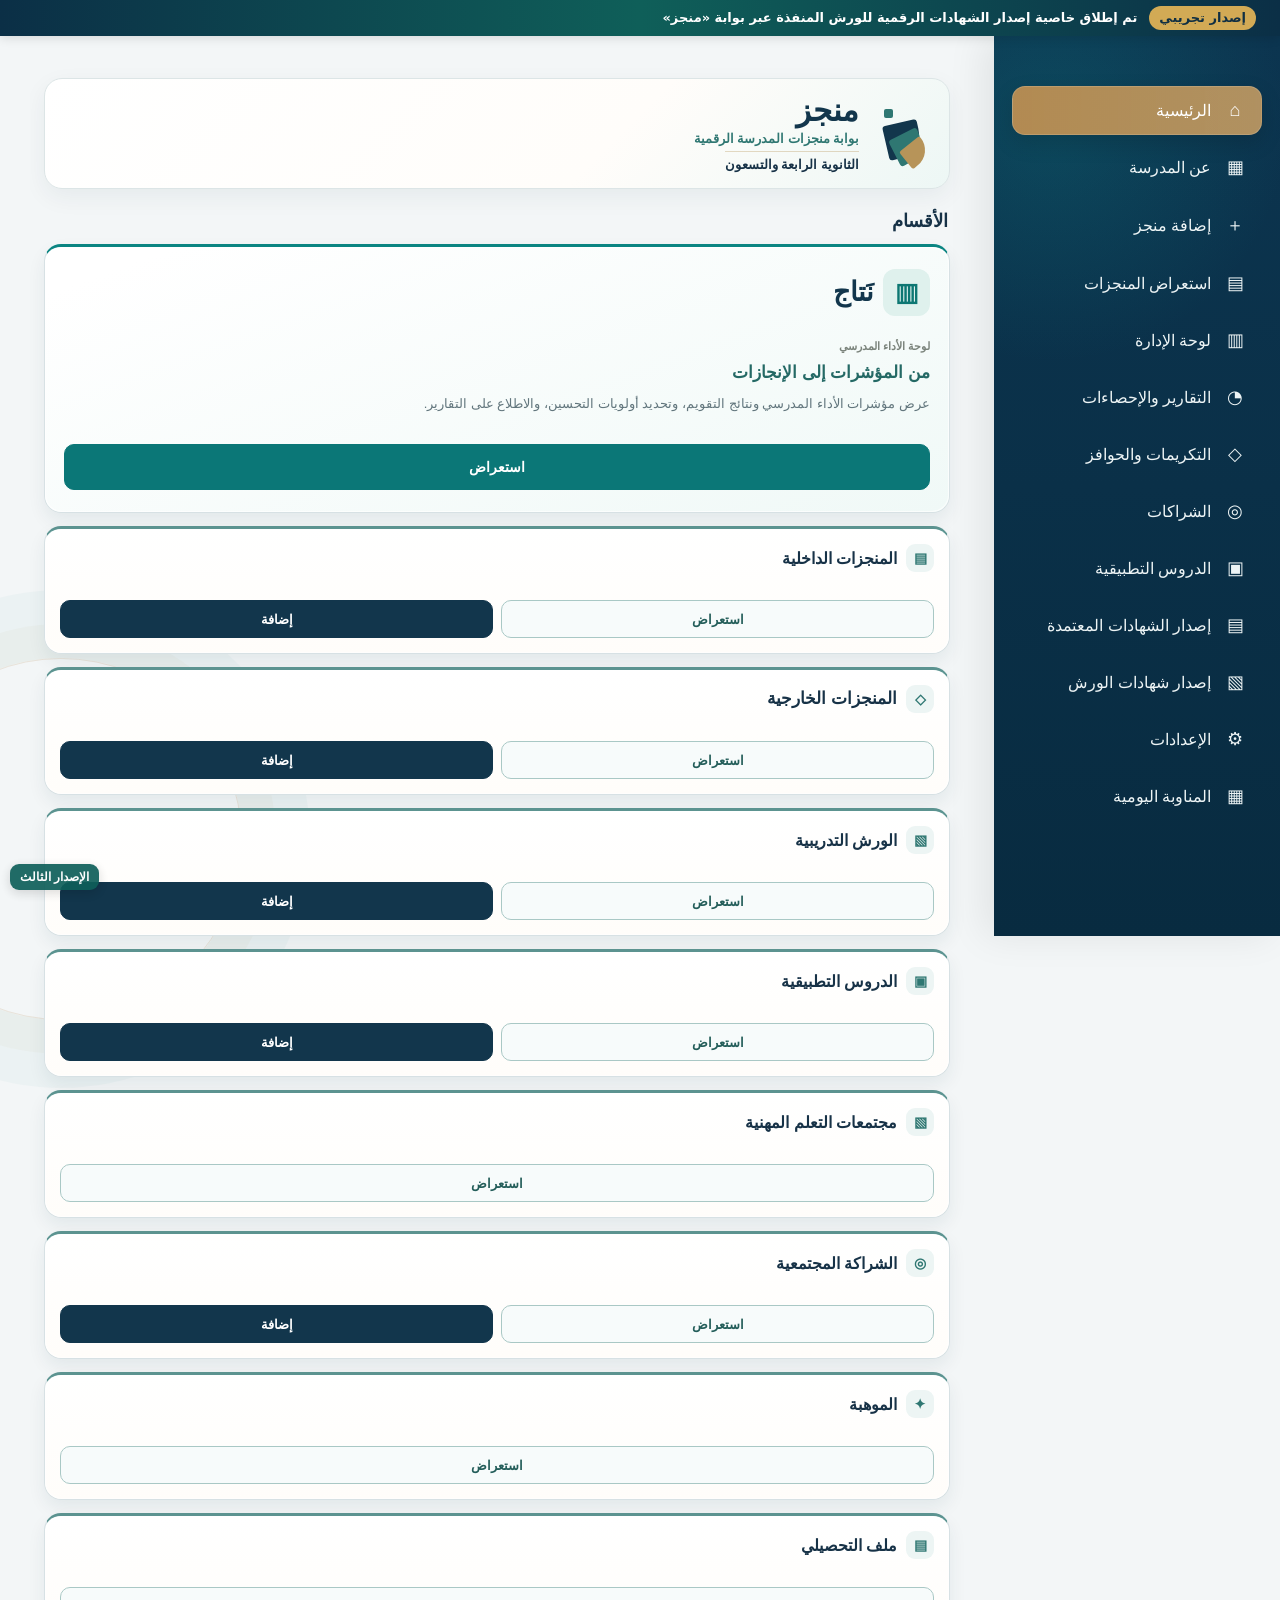
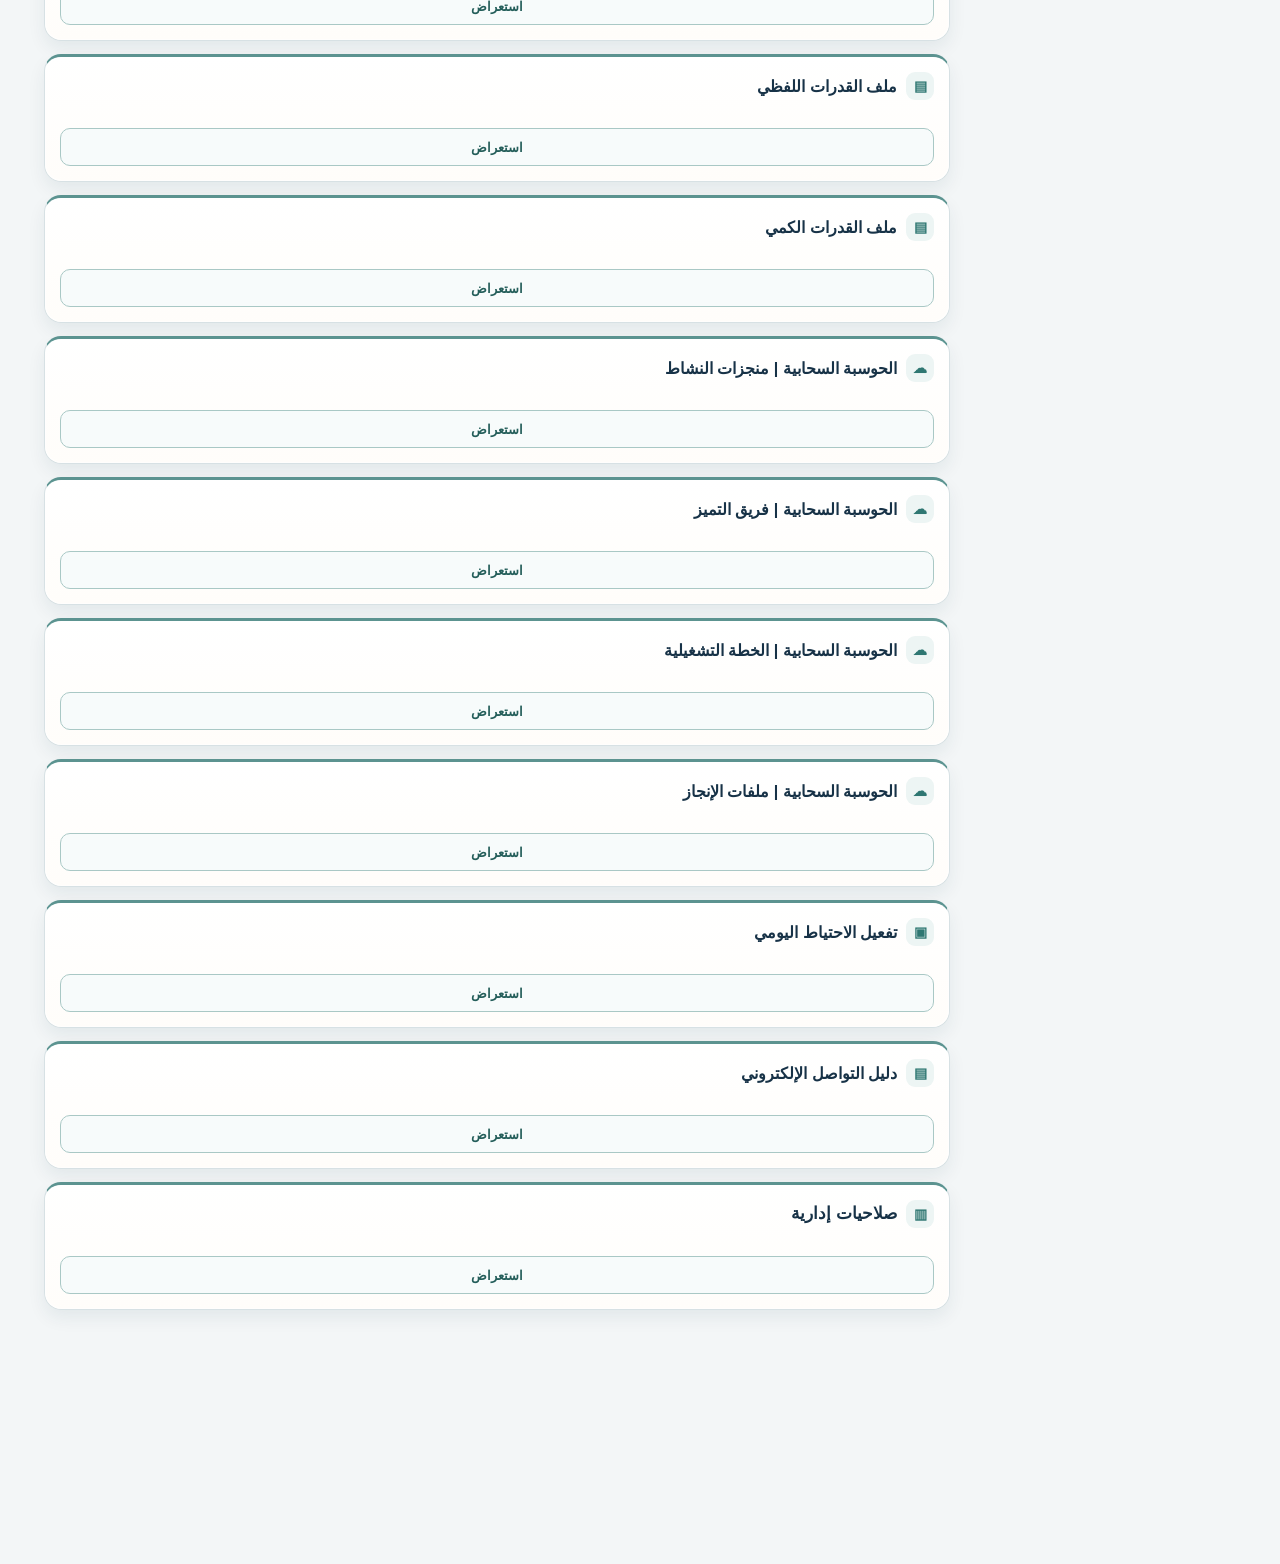
==== commit 08a9870e: "Refresh homepage card cache" ====
--- a/index.html
+++ b/index.html
@@ -500,7 +500,7 @@
 <script src="applied-lessons.js?v=20261028-admin-only-links-lessons"></script>
 <script src="applied-lessons-cloud.js?v=20261028-admin-only-links-lessons"></script>
 <script src="manjaz-activation-render-v4.js?v=57.2-pdf-capture"></script>
-<script src="home-v3.js?v=20261115-attendance-admin-placement"></script>
+<script src="home-v3.js?v=20261116-contact-guide"></script>
  <script src="nataj-report-links.js?v=20261115-hide-header-login"></script>
 <script src="manjaz-behavior-catalog-v57.js?v=57.0"></script>
 <script src="manjaz-extra-activation-v57.js?v=57.3-awareness-report"></script>
@@ -509,15 +509,14 @@
 <script src="manjaz-awareness.js?v=2-execution-report"></script>
 <script src="manjaz-daily-activation.js?v=57.6-inline-delete-confirm" data-manjaz-daily-activation="1.0"></script>
 <script src="admin-permissions.js?v=20261115-no-attendance-tool"></script>
-<script src="class-attendance.js?v=20261115-admin-schedule14"></script>
-<script src="admin-monthly-exports.js?v=20261115-attendance-admin-placement2"></script>
+<script src="admin-monthly-exports.js?v=20261116-remove-attendance-section"></script>
 <script src="talent-links.js?v=20261028-admin-only-links-lessons"></script>
  <script src="tahsili-file.js?v=20261028-admin-only-links-lessons"></script>
   <script src="qudrat-file.js?v=20261116-verbal-link"></script>
   <script src="athar/entry.js?v=1.1-cloud-portfolios"></script> 
 <script src="home-header-v36.js?v=4.3"></script>
 <script src="certificate-audit.js?v=1.6"></script>
-<script src="manjaz-task15.js?v=20261115-attendance-admin-card"></script>
+<script src="manjaz-task15.js?v=20261116-remove-attendance-section"></script>
 <script src="school-closure.js?v=20261101-live-link-cells"></script>
 <script src="manjaz-task17.js?v=17.1-corrected"></script>
 <script src="manjaz-review-ui-v34.js?v=46.0-admin-freeze"></script>
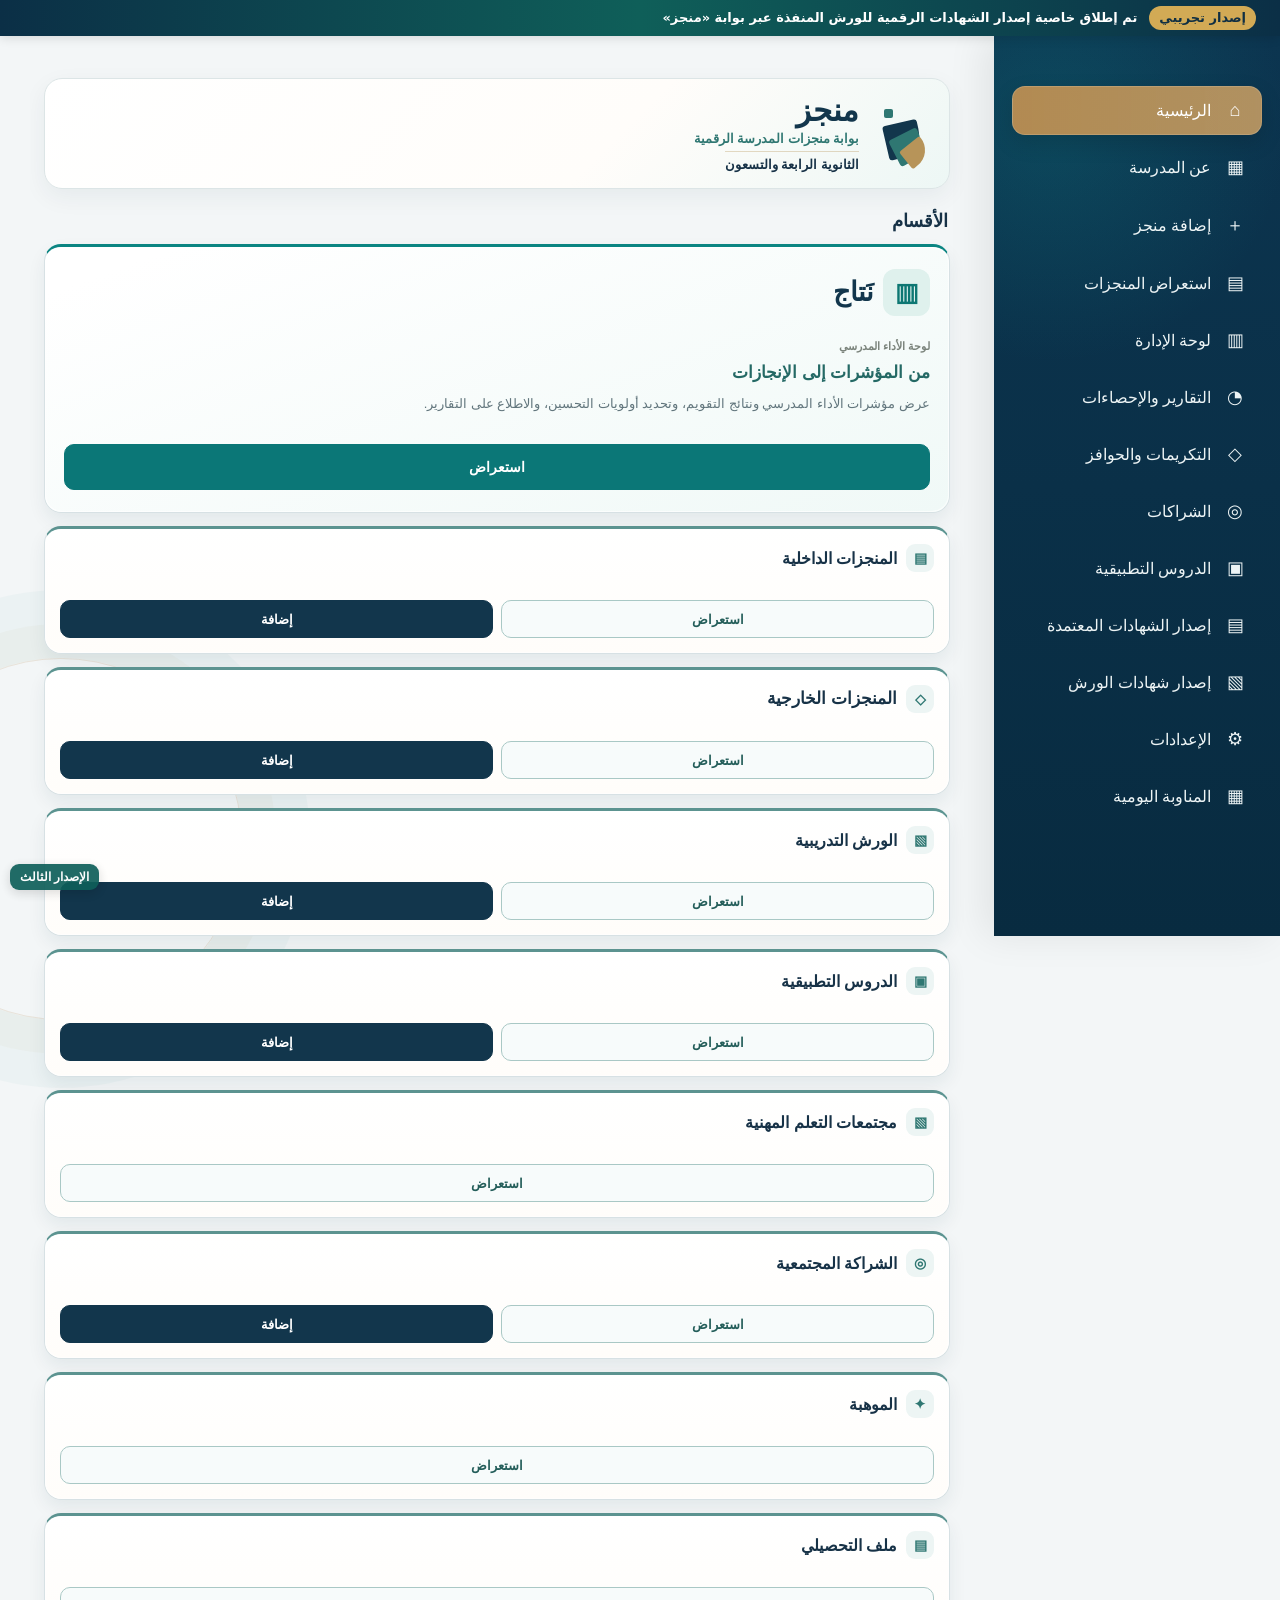
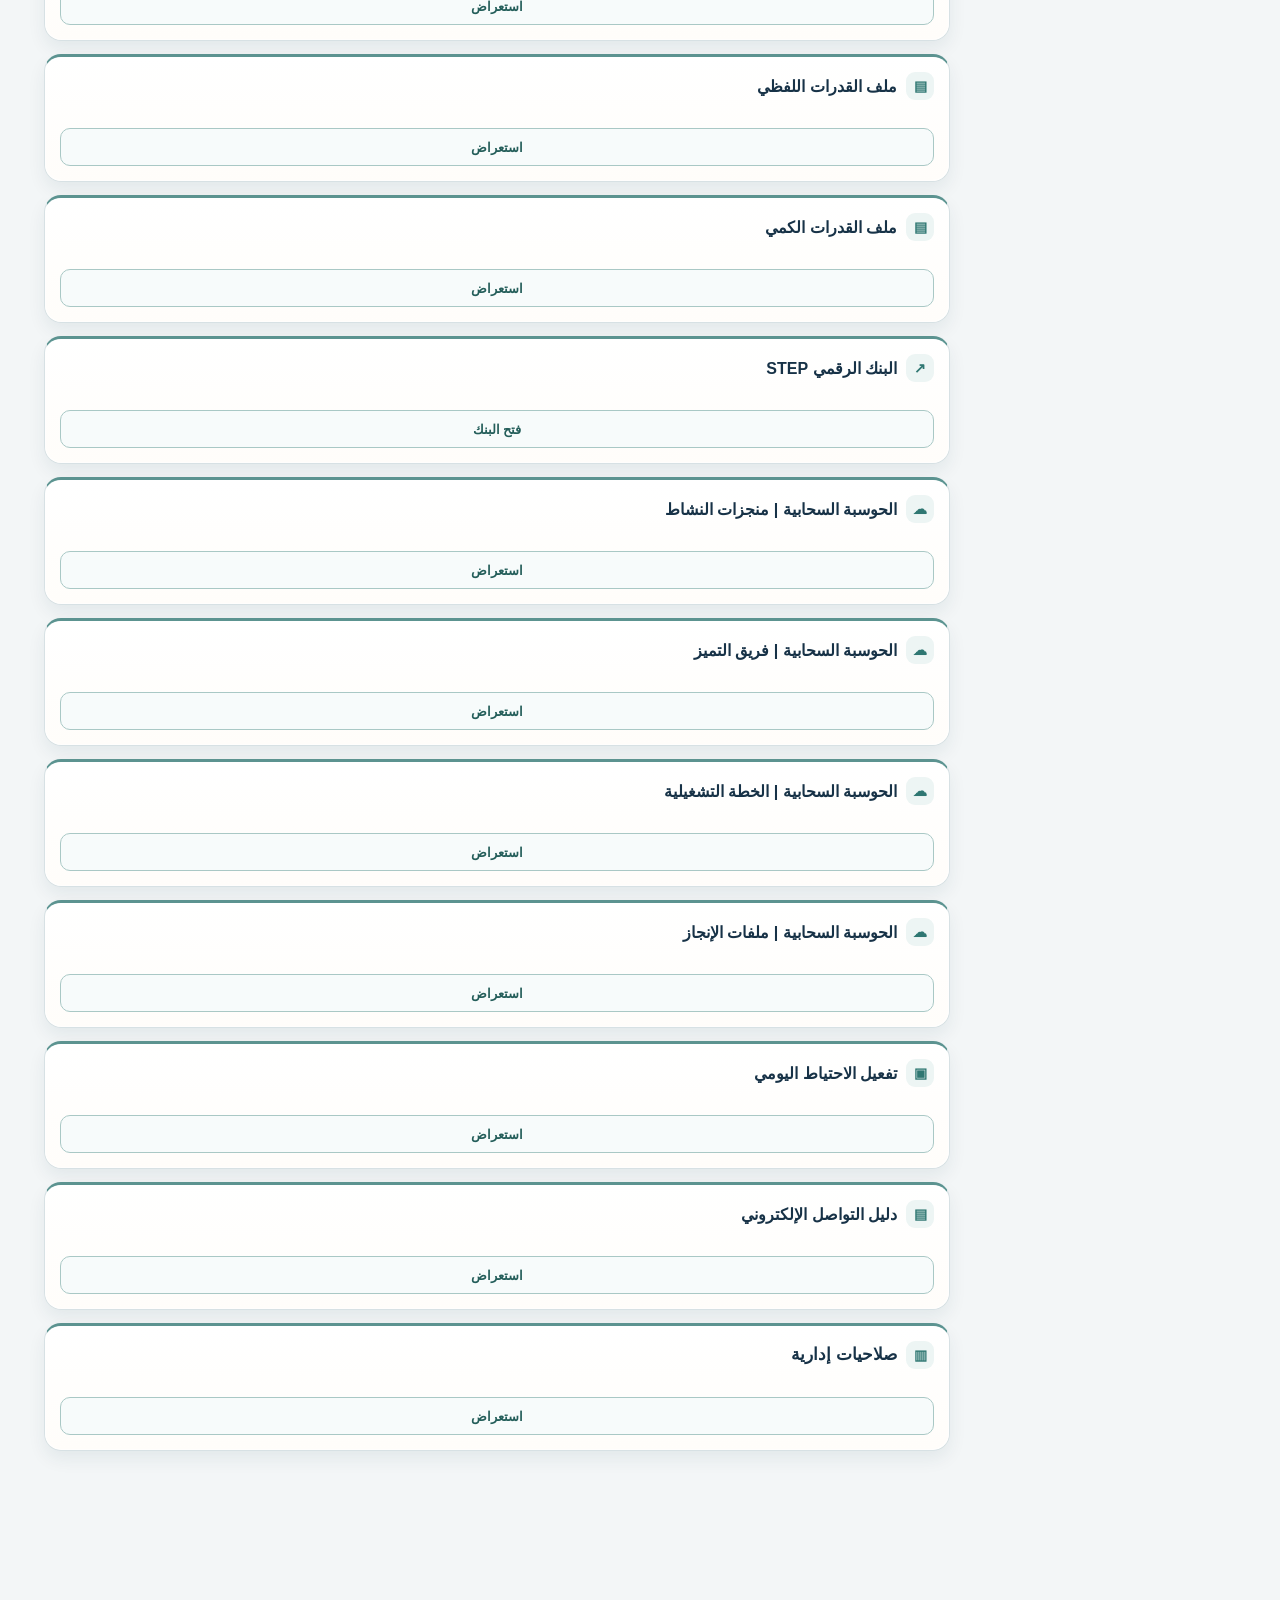
==== commit c1de38fa: "Refresh homepage script for STEP digital bank card" ====
--- a/index.html
+++ b/index.html
@@ -512,7 +512,7 @@
 <script src="admin-monthly-exports.js?v=20261116-remove-attendance-section"></script>
 <script src="talent-links.js?v=20261028-admin-only-links-lessons"></script>
  <script src="tahsili-file.js?v=20261028-admin-only-links-lessons"></script>
-  <script src="qudrat-file.js?v=20261116-verbal-link"></script>
+  <script src="qudrat-file.js?v=20261116-step-bank-card"></script>
   <script src="athar/entry.js?v=1.1-cloud-portfolios"></script> 
 <script src="home-header-v36.js?v=4.3"></script>
 <script src="certificate-audit.js?v=1.6"></script>
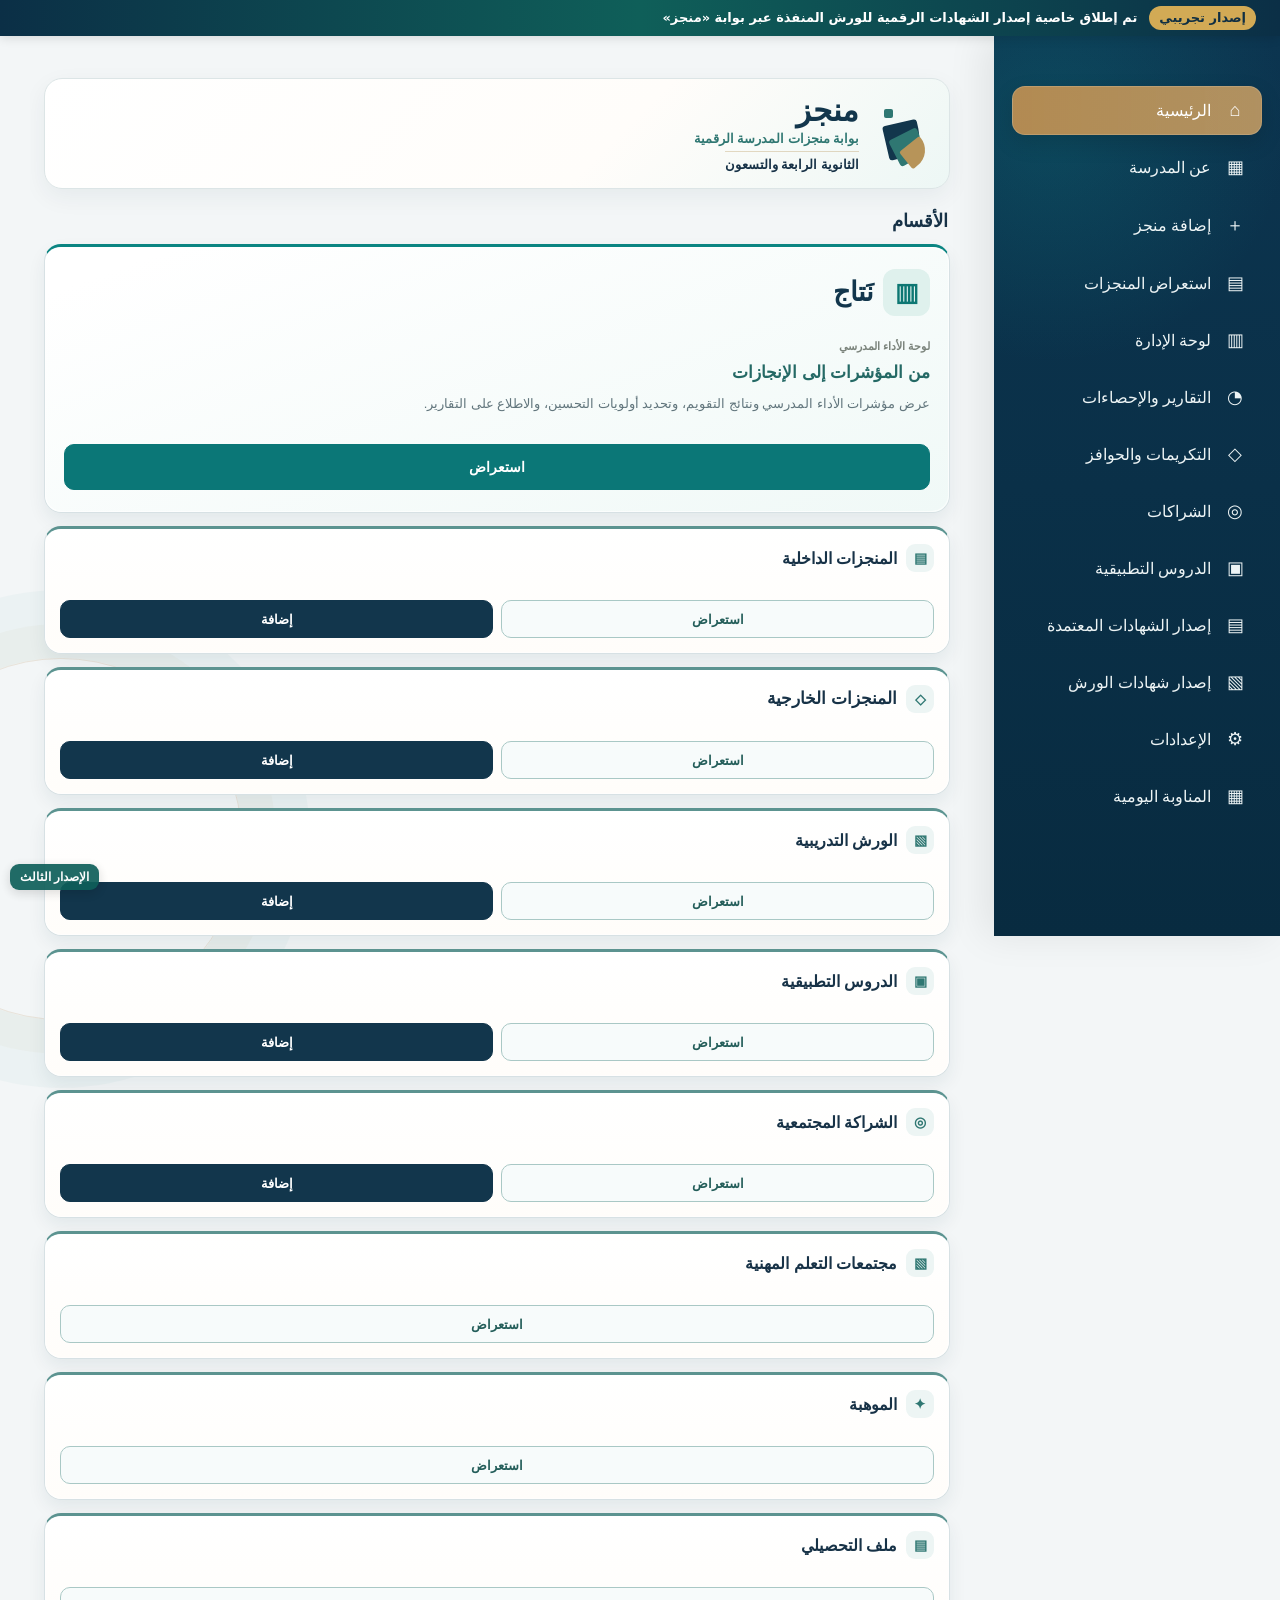
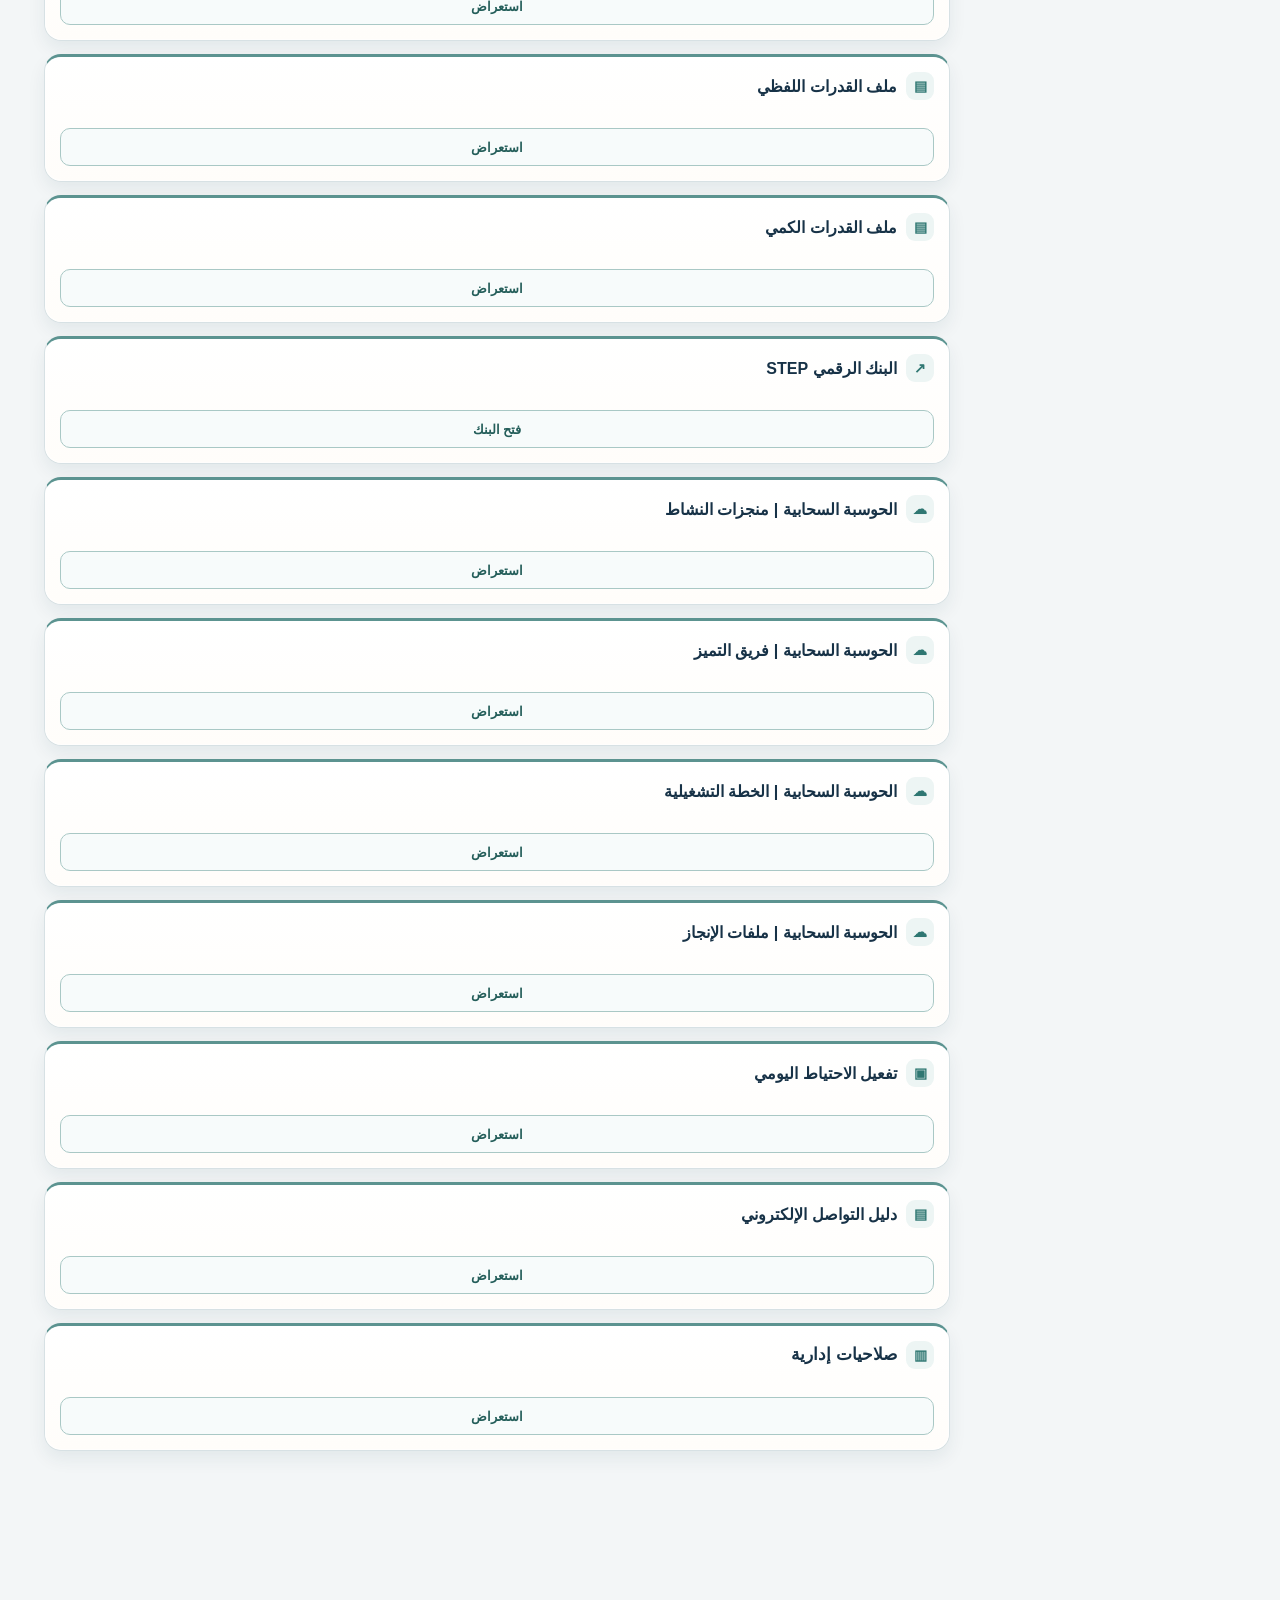
==== commit d20d454c: "Refresh homepage card scripts" ====
--- a/index.html
+++ b/index.html
@@ -500,7 +500,7 @@
 <script src="applied-lessons.js?v=20261028-admin-only-links-lessons"></script>
 <script src="applied-lessons-cloud.js?v=20261028-admin-only-links-lessons"></script>
 <script src="manjaz-activation-render-v4.js?v=57.2-pdf-capture"></script>
-<script src="home-v3.js?v=20261116-contact-guide"></script>
+<script src="home-v3.js?v=20261116-home-card-order"></script>
  <script src="nataj-report-links.js?v=20261115-hide-header-login"></script>
 <script src="manjaz-behavior-catalog-v57.js?v=57.0"></script>
 <script src="manjaz-extra-activation-v57.js?v=57.3-awareness-report"></script>
@@ -511,8 +511,8 @@
 <script src="admin-permissions.js?v=20261115-no-attendance-tool"></script>
 <script src="admin-monthly-exports.js?v=20261116-remove-attendance-section"></script>
 <script src="talent-links.js?v=20261028-admin-only-links-lessons"></script>
- <script src="tahsili-file.js?v=20261028-admin-only-links-lessons"></script>
-  <script src="qudrat-file.js?v=20261116-step-bank-card"></script>
+ <script src="tahsili-file.js?v=20261116-view-only"></script>
+  <script src="qudrat-file.js?v=20261116-view-only"></script>
   <script src="athar/entry.js?v=1.1-cloud-portfolios"></script> 
 <script src="home-header-v36.js?v=4.3"></script>
 <script src="certificate-audit.js?v=1.6"></script>
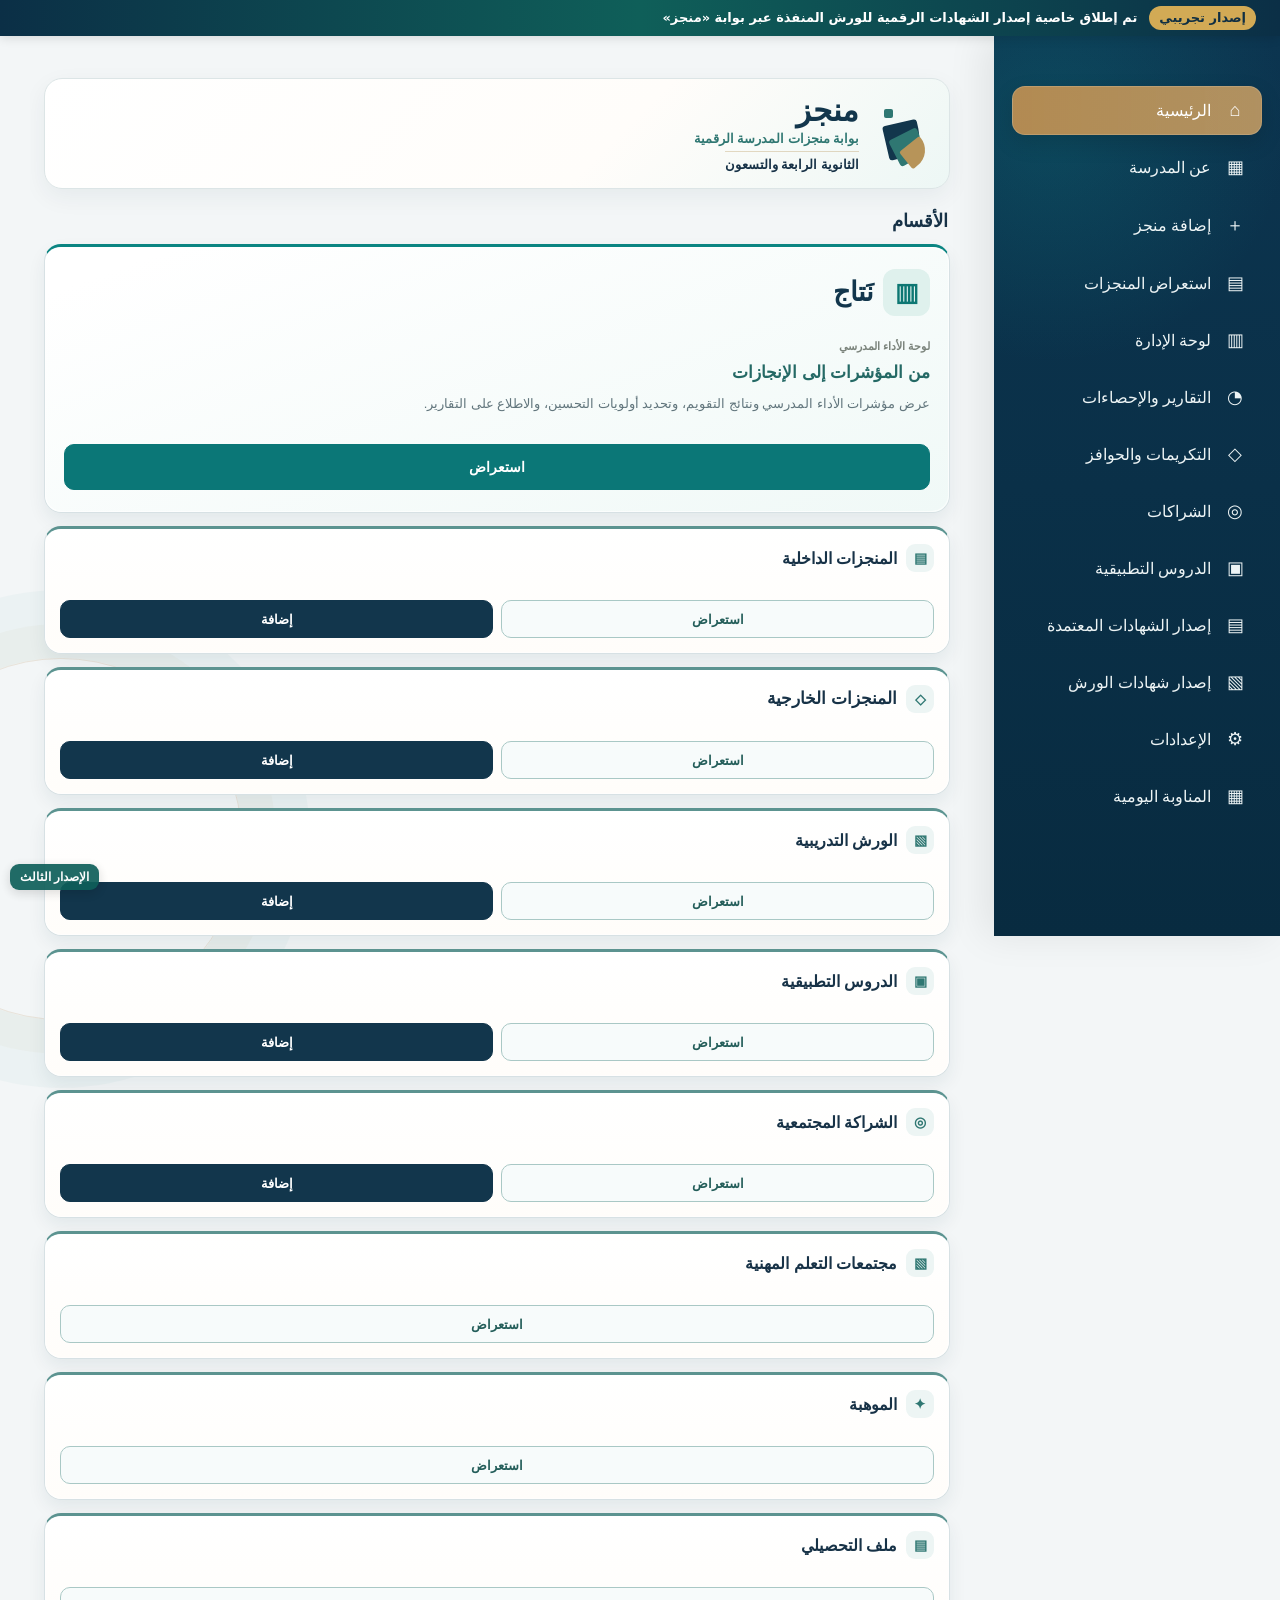
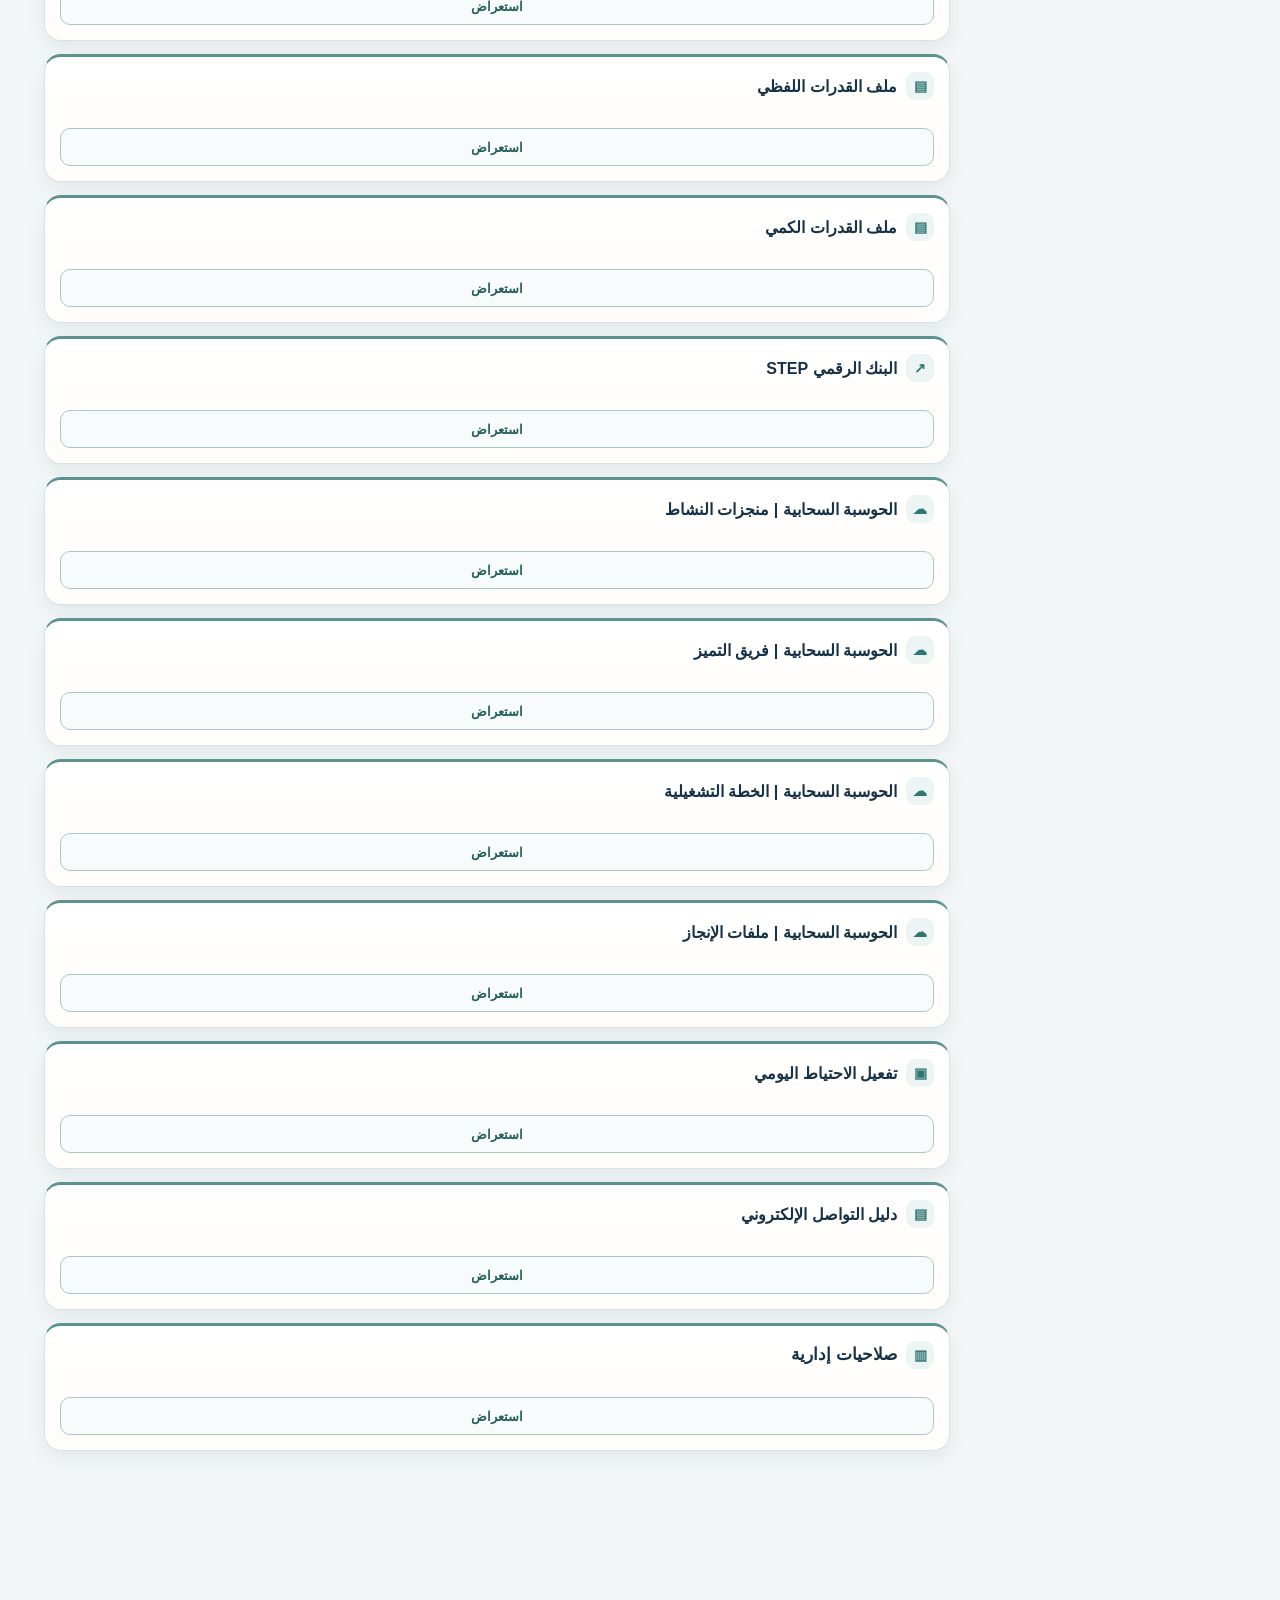
==== commit d9c679d4: "Refresh STEP card action label" ====
--- a/index.html
+++ b/index.html
@@ -512,7 +512,7 @@
 <script src="admin-monthly-exports.js?v=20261116-remove-attendance-section"></script>
 <script src="talent-links.js?v=20261028-admin-only-links-lessons"></script>
  <script src="tahsili-file.js?v=20261116-view-only"></script>
-  <script src="qudrat-file.js?v=20261116-view-only"></script>
+  <script src="qudrat-file.js?v=20261116-step-view-label"></script>
   <script src="athar/entry.js?v=1.1-cloud-portfolios"></script> 
 <script src="home-header-v36.js?v=4.3"></script>
 <script src="certificate-audit.js?v=1.6"></script>
